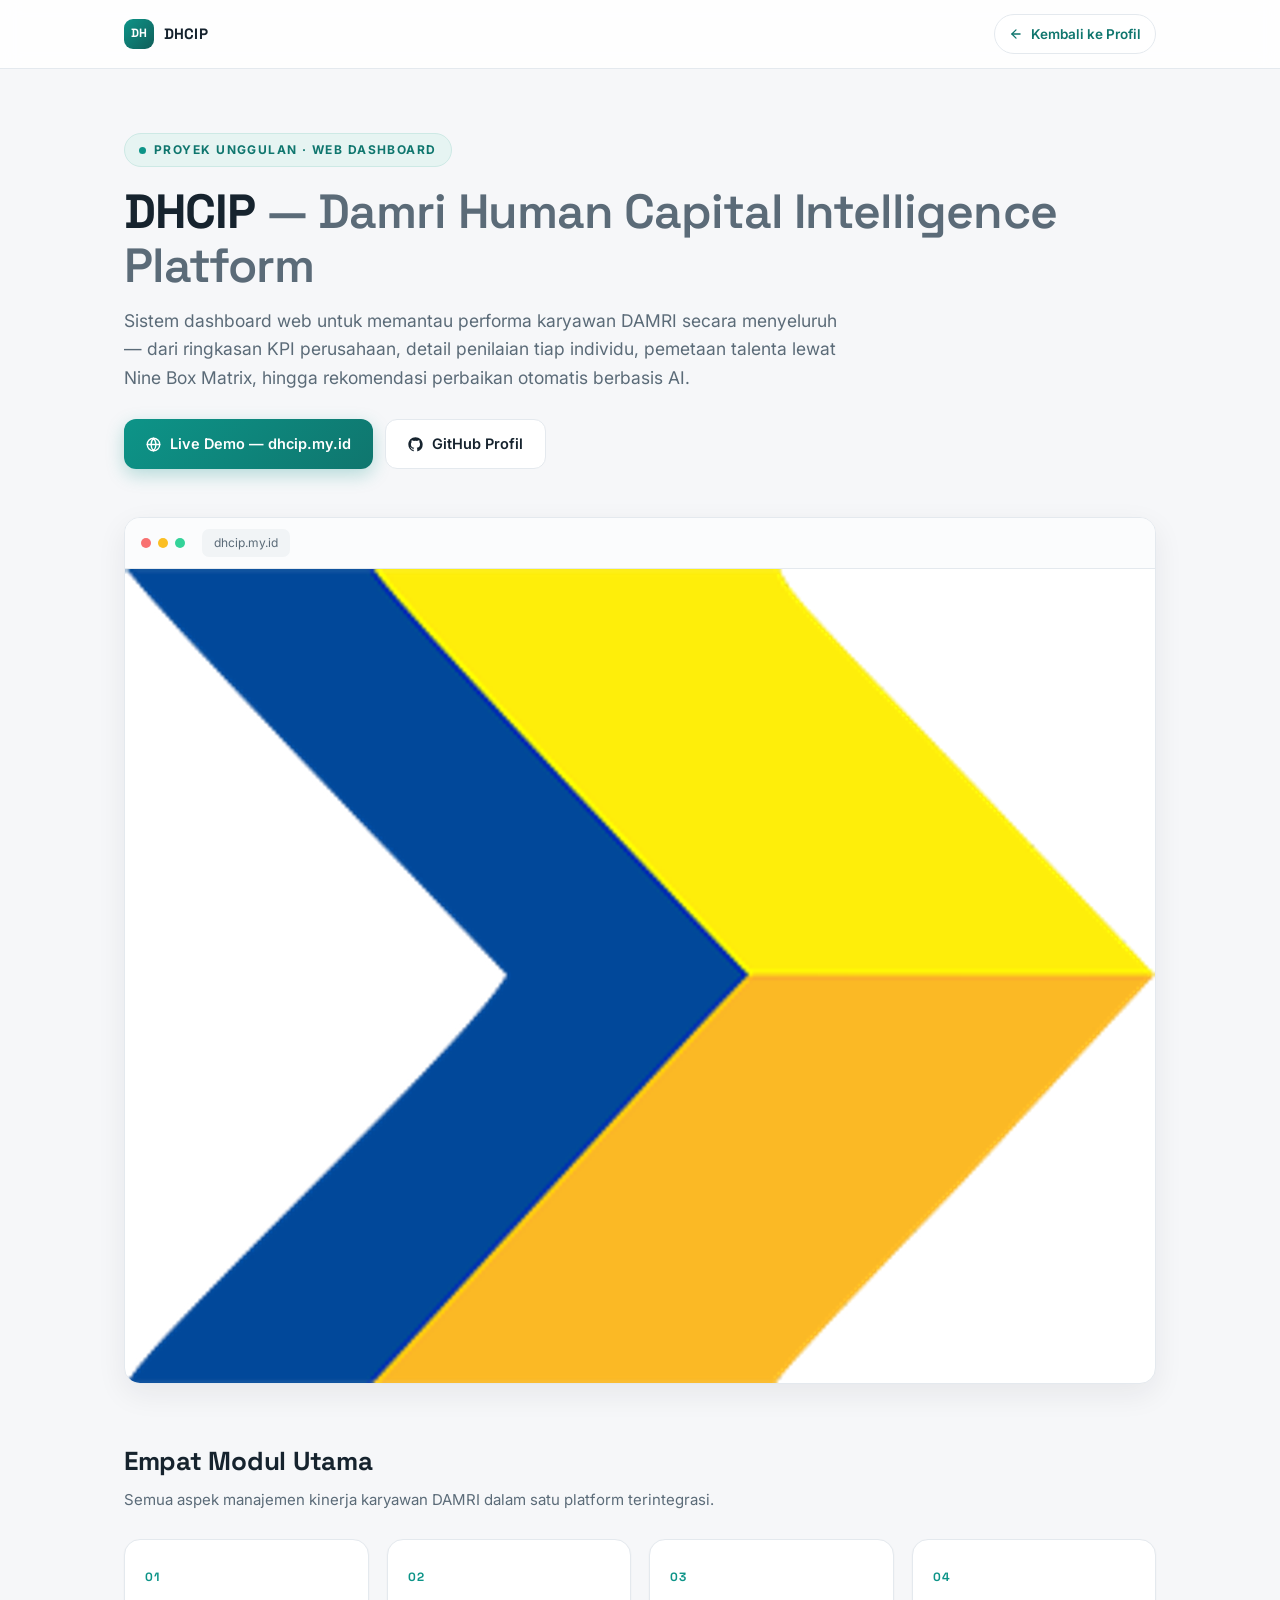
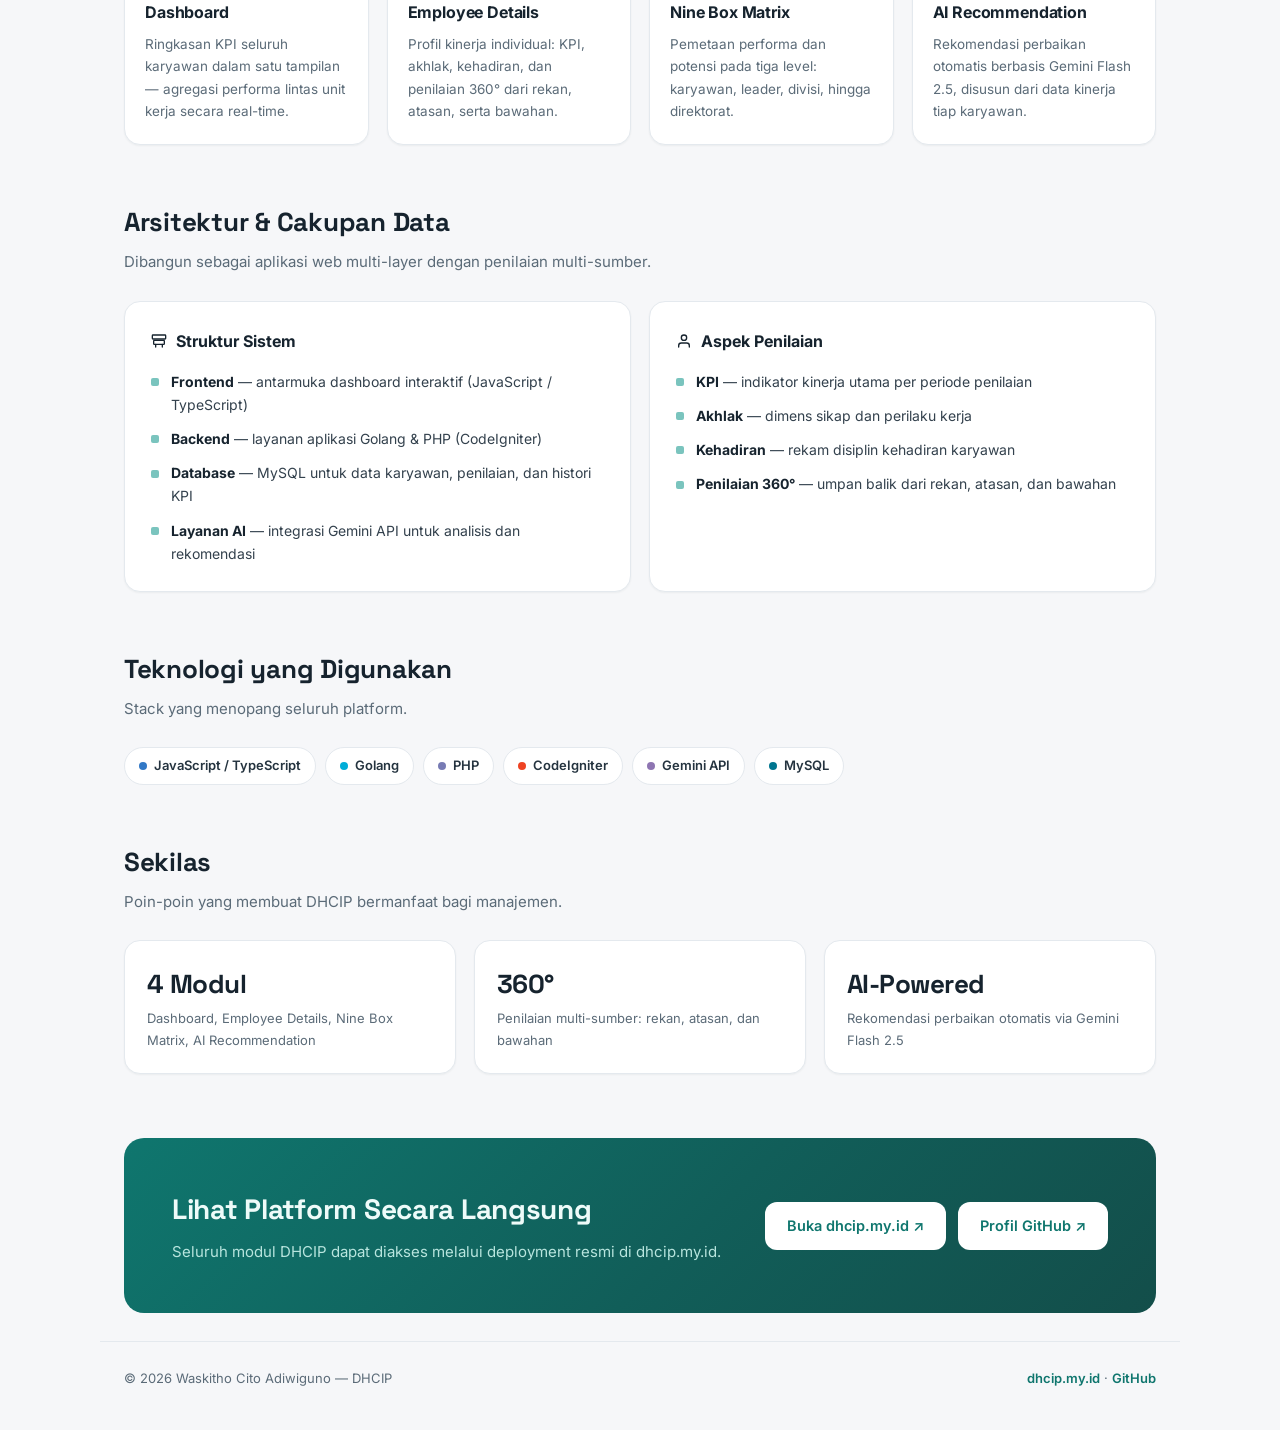
==== details-dhcip/index.html @ eb0d38c6 "dhcip details" ====
<!DOCTYPE html>
<html lang="id">
<head>
<meta charset="UTF-8" />
<meta name="viewport" content="width=device-width, initial-scale=1.0" />
<title>DHCIP — Damri Human Capital Intelligence Platform</title>
<meta name="description" content="DHCIP (Damri Human Capital Intelligence Platform) — dashboard web untuk memantau performa karyawan DAMRI: KPI, Nine Box Matrix, penilaian 360°, dan rekomendasi AI otomatis." />
<meta property="og:title" content="DHCIP — Damri Human Capital Intelligence Platform" />
<meta property="og:description" content="Dashboard performa karyawan DAMRI: 4 modul — Dashboard KPI, Employee Details, Nine Box Matrix, dan AI Recommendation via Gemini." />
<meta property="og:image" content="dhcip-screenshot.png" />
<meta name="theme-color" content="#0d9488" />

<link rel="preconnect" href="https://fonts.googleapis.com" />
<link rel="preconnect" href="https://fonts.gstatic.com" crossorigin />
<link href="https://fonts.googleapis.com/css2?family=Inter:wght@400;500;600;700;800&family=Space+Grotesk:wght@500;600;700&display=swap" rel="stylesheet" />

<style>
  :root {
    --bg: #f6f7f9;
    --surface: #ffffff;
    --ink: #16232e;
    --muted: #5b6b78;
    --line: #e4e9ee;
    --accent: #0d9488;
    --accent-2: #0f766e;
    --accent-soft: #e6f4f2;
    --gold: #b58a2f;
    --shadow-sm: 0 1px 2px rgba(22, 35, 46, .05);
    --shadow-md: 0 10px 30px rgba(22, 35, 46, .07);
    --radius: 16px;
  }

  * { margin: 0; padding: 0; box-sizing: border-box; }

  html { scroll-behavior: smooth; }

  body {
    font-family: 'Inter', system-ui, -apple-system, 'Segoe UI', sans-serif;
    background: var(--bg);
    color: var(--ink);
    line-height: 1.65;
    -webkit-font-smoothing: antialiased;
  }

  /* ---------- Top bar ---------- */
  .topbar {
    position: sticky;
    top: 0;
    z-index: 50;
    background: rgba(255, 255, 255, .86);
    backdrop-filter: blur(10px);
    border-bottom: 1px solid var(--line);
  }

  .topbar-inner {
    max-width: 1080px;
    margin: 0 auto;
    padding: 14px 24px;
    display: flex;
    align-items: center;
    justify-content: space-between;
    gap: 16px;
  }

  .brand {
    display: flex;
    align-items: center;
    gap: 10px;
    font-family: 'Space Grotesk', 'Inter', sans-serif;
    font-weight: 700;
    font-size: 15px;
    letter-spacing: .01em;
    color: var(--ink);
    text-decoration: none;
  }

  .brand-mark {
    width: 30px;
    height: 30px;
    border-radius: 9px;
    background: linear-gradient(135deg, var(--accent) 0%, #115e59 100%);
    color: #fff;
    display: grid;
    place-items: center;
    font-size: 12px;
    font-weight: 800;
    letter-spacing: .04em;
  }

  .back-link {
    display: inline-flex;
    align-items: center;
    gap: 8px;
    font-size: 13.5px;
    font-weight: 600;
    color: var(--accent-2);
    text-decoration: none;
    padding: 8px 14px;
    border: 1px solid var(--line);
    border-radius: 999px;
    background: #fff;
    transition: border-color .18s ease, transform .18s ease, box-shadow .18s ease;
    white-space: nowrap;
  }

  .back-link:hover {
    border-color: var(--accent);
    transform: translateX(-2px);
    box-shadow: var(--shadow-sm);
  }

  .back-link svg { flex: 0 0 auto; }

  /* ---------- Hero ---------- */
  .hero {
    max-width: 1080px;
    margin: 0 auto;
    padding: 64px 24px 40px;
  }

  .kicker {
    display: inline-flex;
    align-items: center;
    gap: 8px;
    font-size: 12px;
    font-weight: 700;
    letter-spacing: .12em;
    text-transform: uppercase;
    color: var(--accent-2);
    background: var(--accent-soft);
    border: 1px solid #cde9e5;
    border-radius: 999px;
    padding: 6px 14px;
  }

  .kicker .dot {
    width: 7px;
    height: 7px;
    border-radius: 50%;
    background: var(--accent);
  }

  h1 {
    font-family: 'Space Grotesk', 'Inter', sans-serif;
    font-size: clamp(30px, 5vw, 48px);
    line-height: 1.12;
    letter-spacing: -0.02em;
    margin: 18px 0 14px;
  }

  h1 .thin { color: var(--muted); font-weight: 600; }

  .lede {
    max-width: 720px;
    font-size: clamp(15.5px, 2vw, 17.5px);
    color: var(--muted);
  }

  .hero-actions {
    display: flex;
    flex-wrap: wrap;
    gap: 12px;
    margin-top: 26px;
  }

  .btn {
    display: inline-flex;
    align-items: center;
    gap: 9px;
    font-size: 14.5px;
    font-weight: 600;
    padding: 12px 22px;
    border-radius: 12px;
    text-decoration: none;
    transition: transform .18s ease, box-shadow .18s ease, background .18s ease, border-color .18s ease;
  }

  .btn:hover { transform: translateY(-2px); }

  .btn-primary {
    color: #fff;
    background: linear-gradient(135deg, var(--accent) 0%, var(--accent-2) 100%);
    box-shadow: 0 6px 18px rgba(13, 148, 136, .28);
  }

  .btn-primary:hover { box-shadow: 0 10px 24px rgba(13, 148, 136, .34); }

  .btn-ghost {
    color: var(--ink);
    background: #fff;
    border: 1px solid var(--line);
  }

  .btn-ghost:hover { border-color: #c9d4dd; box-shadow: var(--shadow-sm); }

  /* ---------- Screenshot frame ---------- */
  .shot-wrap {
    max-width: 1080px;
    margin: 8px auto 0;
    padding: 0 24px;
  }

  .shot {
    border: 1px solid var(--line);
    border-radius: var(--radius);
    background: #fff;
    box-shadow: var(--shadow-md);
    overflow: hidden;
  }

  .shot-bar {
    display: flex;
    align-items: center;
    gap: 7px;
    padding: 11px 16px;
    border-bottom: 1px solid var(--line);
    background: #fbfcfd;
  }

  .shot-bar .d { width: 10px; height: 10px; border-radius: 50%; }
  .shot-bar .d1 { background: #f87171; }
  .shot-bar .d2 { background: #fbbf24; }
  .shot-bar .d3 { background: #34d399; }

  .shot-bar .url {
    margin-left: 10px;
    font-size: 12px;
    color: var(--muted);
    background: #f1f4f6;
    border-radius: 7px;
    padding: 4px 12px;
    display: inline-block;
  }

  .shot img { display: block; width: 100%; height: auto; }

  /* ---------- Sections ---------- */
  .section { max-width: 1080px; margin: 0 auto; padding: 56px 24px 0; }

  .section-title {
    font-family: 'Space Grotesk', 'Inter', sans-serif;
    font-size: clamp(20px, 3vw, 26px);
    letter-spacing: -0.01em;
    margin-bottom: 6px;
  }

  .section-sub { color: var(--muted); font-size: 15px; margin-bottom: 26px; }

  /* ---------- Feature grid ---------- */
  .grid { display: grid; grid-template-columns: repeat(4, 1fr); gap: 18px; }

  .card {
    background: var(--surface);
    border: 1px solid var(--line);
    border-radius: var(--radius);
    padding: 22px 20px;
    box-shadow: var(--shadow-sm);
    transition: transform .2s ease, box-shadow .2s ease, border-color .2s ease;
  }

  .card:hover {
    transform: translateY(-3px);
    box-shadow: var(--shadow-md);
    border-color: #d5e6e3;
  }

  .card .num {
    font-family: 'Space Grotesk', 'Inter', sans-serif;
    font-size: 12px;
    font-weight: 700;
    color: var(--accent);
    letter-spacing: .1em;
  }

  .card h3 {
    font-size: 16px;
    font-weight: 700;
    margin: 10px 0 8px;
    letter-spacing: -0.01em;
  }

  .card p { font-size: 13.5px; color: var(--muted); }

  /* ---------- Architecture ---------- */
  .arch { display: grid; grid-template-columns: 1fr 1fr; gap: 18px; }

  .panel {
    background: var(--surface);
    border: 1px solid var(--line);
    border-radius: var(--radius);
    padding: 26px;
    box-shadow: var(--shadow-sm);
  }

  .panel h3 {
    font-size: 16px;
    font-weight: 700;
    margin-bottom: 16px;
    display: flex;
    align-items: center;
    gap: 9px;
  }

  .panel ul { list-style: none; display: grid; gap: 11px; }

  .panel li {
    position: relative;
    padding-left: 20px;
    font-size: 14px;
    color: #33414d;
  }

  .panel li::before {
    content: "";
    position: absolute;
    left: 0;
    top: .58em;
    width: 8px;
    height: 8px;
    border-radius: 2px;
    background: var(--accent);
    opacity: .55;
  }

  .panel li b { color: var(--ink); }

  /* ---------- Tech stack ---------- */
  .stack {
    display: flex;
    flex-wrap: wrap;
    gap: 9px;
  }

  .chip {
    font-size: 13px;
    font-weight: 600;
    color: #24333f;
    background: #fff;
    border: 1px solid var(--line);
    border-radius: 999px;
    padding: 7px 14px;
    display: inline-flex;
    align-items: center;
    gap: 7px;
    transition: border-color .15s ease, color .15s ease;
  }

  .chip:hover { border-color: var(--accent); color: var(--accent-2); }

  .chip .c { width: 8px; height: 8px; border-radius: 50%; }

  /* ---------- Highlights ---------- */
  .highlights {
    display: grid;
    grid-template-columns: repeat(3, 1fr);
    gap: 18px;
  }

  .hl {
    background: var(--surface);
    border: 1px solid var(--line);
    border-radius: var(--radius);
    padding: 22px;
    box-shadow: var(--shadow-sm);
  }

  .hl .big {
    font-family: 'Space Grotesk', 'Inter', sans-serif;
    font-size: 26px;
    font-weight: 700;
    letter-spacing: -0.02em;
  }

  .hl .lbl { font-size: 13px; color: var(--muted); margin-top: 2px; }

  /* ---------- CTA / footer ---------- */
  .cta {
    max-width: 1080px;
    margin: 64px auto 0;
    padding: 0 24px 28px;
  }

  .cta-box {
    background: linear-gradient(135deg, #0f766e 0%, #115e59 55%, #134e4a 100%);
    border-radius: 20px;
    padding: clamp(28px, 5vw, 48px);
    color: #eefbf9;
    display: flex;
    align-items: center;
    justify-content: space-between;
    gap: 24px;
    flex-wrap: wrap;
  }

  .cta-box h2 {
    font-family: 'Space Grotesk', 'Inter', sans-serif;
    font-size: clamp(20px, 3vw, 28px);
    letter-spacing: -0.01em;
  }

  .cta-box p { margin-top: 8px; color: #b8e5de; font-size: 15px; max-width: 560px; }

  .cta-box .btn { background: #fff; color: #0f766e; }
  .cta-box .btn:hover { transform: translateY(-2px); box-shadow: 0 8px 20px rgba(0,0,0,.25); }

  .cta-actions { display: flex; gap: 12px; flex-wrap: wrap; }

  footer {
    max-width: 1080px;
    margin: 0 auto;
    padding: 26px 24px 40px;
    display: flex;
    align-items: center;
    justify-content: space-between;
    gap: 14px;
    flex-wrap: wrap;
    border-top: 1px solid var(--line);
    font-size: 13px;
    color: var(--muted);
  }

  footer a { color: var(--accent-2); font-weight: 600; text-decoration: none; }
  footer a:hover { text-decoration: underline; }

  /* ---------- Responsive ---------- */
  @media (max-width: 900px) {
    .grid { grid-template-columns: repeat(2, 1fr); }
    .arch { grid-template-columns: 1fr; }
    .highlights { grid-template-columns: 1fr; }
  }

  @media (max-width: 560px) {
    .grid { grid-template-columns: 1fr; }
    .topbar-inner { padding: 12px 16px; }
    .hero { padding: 44px 16px 32px; }
    .shot-wrap, .section, .cta, footer { padding-left: 16px; padding-right: 16px; }
    .brand span { display: none; }      /* hide brand text, keep mark */
    .back-link { font-size: 12.5px; padding: 7px 12px; }
    .shot-bar .url { max-width: 55vw; overflow: hidden; text-overflow: ellipsis; }
  }

  @media (prefers-reduced-motion: reduce) {
    * { transition: none !important; scroll-behavior: auto; }
  }
</style>
</head>
<body>

<!-- Top bar with Back button -->
<header class="topbar">
  <div class="topbar-inner">
    <a class="brand" href="https://dhcip.my.id/" target="_blank" rel="noopener noreferrer">
      <span class="brand-mark">DH</span>
      <span>DHCIP</span>
    </a>
    <a class="back-link" href="https://github.com/WaskithoCitoAdiwiguno" target="_blank" rel="noopener noreferrer">
      <svg width="14" height="14" viewBox="0 0 24 24" fill="none" stroke="currentColor" stroke-width="2.2" stroke-linecap="round" stroke-linejoin="round" aria-hidden="true">
        <line x1="19" y1="12" x2="5" y2="12"/><polyline points="12 19 5 12 12 5"/>
      </svg>
      Kembali ke Profil
    </a>
  </div>
</header>

<main>
  <!-- Hero -->
  <section class="hero">
    <span class="kicker"><span class="dot"></span>Proyek Unggulan · Web Dashboard</span>
    <h1>DHCIP <span class="thin">— Damri Human Capital Intelligence Platform</span></h1>
    <p class="lede">
      Sistem dashboard web untuk memantau performa karyawan DAMRI secara menyeluruh —
      dari ringkasan KPI perusahaan, detail penilaian tiap individu, pemetaan talenta lewat
      Nine Box Matrix, hingga rekomendasi perbaikan otomatis berbasis AI.
    </p>
    <div class="hero-actions">
      <a class="btn btn-primary" href="https://dhcip.my.id/" target="_blank" rel="noopener noreferrer">
        <svg width="15" height="15" viewBox="0 0 24 24" fill="none" stroke="currentColor" stroke-width="2.2" stroke-linecap="round" stroke-linejoin="round" aria-hidden="true">
          <circle cx="12" cy="12" r="10"/><line x1="2" y1="12" x2="22" y2="12"/><path d="M12 2a15.3 15.3 0 0 1 4 10 15.3 15.3 0 0 1-4 10 15.3 15.3 0 0 1-4-10 15.3 15.3 0 0 1 4-10z"/>
        </svg>
        Live Demo — dhcip.my.id
      </a>
      <a class="btn btn-ghost" href="https://github.com/WaskithoCitoAdiwiguno" target="_blank" rel="noopener noreferrer">
        <svg width="15" height="15" viewBox="0 0 24 24" fill="currentColor" aria-hidden="true">
          <path d="M12 .5C5.65.5.5 5.65.5 12c0 5.08 3.29 9.39 7.86 10.91.58.11.79-.25.79-.55 0-.27-.01-1.17-.02-2.12-3.2.7-3.87-1.36-3.87-1.36-.52-1.33-1.28-1.68-1.28-1.68-1.04-.71.08-.7.08-.7 1.15.08 1.76 1.18 1.76 1.18 1.03 1.75 2.69 1.25 3.34.95.1-.74.4-1.25.72-1.54-2.55-.29-5.23-1.28-5.23-5.68 0-1.26.45-2.28 1.18-3.09-.12-.29-.51-1.46.11-3.05 0 0 .96-.31 3.15 1.18a10.9 10.9 0 0 1 5.74 0c2.18-1.49 3.14-1.18 3.14-1.18.62 1.59.23 2.76.11 3.05.74.81 1.18 1.83 1.18 3.09 0 4.42-2.69 5.39-5.25 5.67.41.35.77 1.04.77 2.1 0 1.52-.01 2.75-.01 3.13 0 .3.2.67.8.55A11.51 11.51 0 0 0 23.5 12C23.5 5.65 18.35.5 12 .5z"/>
        </svg>
        GitHub Profil
      </a>
    </div>
  </section>

  <!-- Screenshot -->
  <div class="shot-wrap">
    <figure class="shot">
      <div class="shot-bar">
        <span class="d d1"></span><span class="d d2"></span><span class="d d3"></span>
        <span class="url">dhcip.my.id</span>
      </div>
      <img src="dhcip-screenshot.png" alt="Tampilan antarmuka DHCIP — Damri Human Capital Intelligence Platform" loading="lazy"
           onerror="this.onerror=null;this.src='https://raw.githubusercontent.com/WaskithoCitoAdiwiguno/WaskithoCitoAdiwiguno/main/assets/dhcip-screenshot.png'" />
    </figure>
  </div>

  <!-- Modul utama -->
  <section class="section">
    <h2 class="section-title">Empat Modul Utama</h2>
    <p class="section-sub">Semua aspek manajemen kinerja karyawan DAMRI dalam satu platform terintegrasi.</p>
    <div class="grid">
      <article class="card">
        <span class="num">01</span>
        <h3>Dashboard</h3>
        <p>Ringkasan KPI seluruh karyawan dalam satu tampilan — agregasi performa lintas unit kerja secara real-time.</p>
      </article>
      <article class="card">
        <span class="num">02</span>
        <h3>Employee Details</h3>
        <p>Profil kinerja individual: KPI, akhlak, kehadiran, dan penilaian 360° dari rekan, atasan, serta bawahan.</p>
      </article>
      <article class="card">
        <span class="num">03</span>
        <h3>Nine Box Matrix</h3>
        <p>Pemetaan performa dan potensi pada tiga level: karyawan, leader, divisi, hingga direktorat.</p>
      </article>
      <article class="card">
        <span class="num">04</span>
        <h3>AI Recommendation</h3>
        <p>Rekomendasi perbaikan otomatis berbasis Gemini Flash 2.5, disusun dari data kinerja tiap karyawan.</p>
      </article>
    </div>
  </section>

  <!-- Arsitektur & highlight -->
  <section class="section">
    <h2 class="section-title">Arsitektur &amp; Cakupan Data</h2>
    <p class="section-sub">Dibangun sebagai aplikasi web multi-layer dengan penilaian multi-sumber.</p>
    <div class="arch">
      <div class="panel">
        <h3>
          <svg width="16" height="16" viewBox="0 0 24 24" fill="none" stroke="currentColor" stroke-width="2" stroke-linecap="round" stroke-linejoin="round" aria-hidden="true">
            <rect x="2" y="3" width="20" height="6" rx="1"/><rect x="4" y="11" width="16" height="6" rx="1"/><line x1="7" y1="17" x2="7" y2="21"/><line x1="17" y1="17" x2="17" y2="21"/>
          </svg>
          Struktur Sistem
        </h3>
        <ul>
          <li><b>Frontend</b> — antarmuka dashboard interaktif (JavaScript / TypeScript)</li>
          <li><b>Backend</b> — layanan aplikasi Golang &amp; PHP (CodeIgniter)</li>
          <li><b>Database</b> — MySQL untuk data karyawan, penilaian, dan histori KPI</li>
          <li><b>Layanan AI</b> — integrasi Gemini API untuk analisis dan rekomendasi</li>
        </ul>
      </div>
      <div class="panel">
        <h3>
          <svg width="16" height="16" viewBox="0 0 24 24" fill="none" stroke="currentColor" stroke-width="2" stroke-linecap="round" stroke-linejoin="round" aria-hidden="true">
            <path d="M20 21v-2a4 4 0 0 0-4-4H8a4 4 0 0 0-4 4v2"/><circle cx="12" cy="7" r="4"/>
          </svg>
          Aspek Penilaian
        </h3>
        <ul>
          <li><b>KPI</b> — indikator kinerja utama per periode penilaian</li>
          <li><b>Akhlak</b> — dimens sikap dan perilaku kerja</li>
          <li><b>Kehadiran</b> — rekam disiplin kehadiran karyawan</li>
          <li><b>Penilaian 360°</b> — umpan balik dari rekan, atasan, dan bawahan</li>
        </ul>
      </div>
    </div>
  </section>

  <!-- Tech stack -->
  <section class="section">
    <h2 class="section-title">Teknologi yang Digunakan</h2>
    <p class="section-sub">Stack yang menopang seluruh platform.</p>
    <div class="stack">
      <span class="chip"><span class="c" style="background:#3178c6"></span>JavaScript / TypeScript</span>
      <span class="chip"><span class="c" style="background:#00add8"></span>Golang</span>
      <span class="chip"><span class="c" style="background:#777bb4"></span>PHP</span>
      <span class="chip"><span class="c" style="background:#ee4323"></span>CodeIgniter</span>
      <span class="chip"><span class="c" style="background:#8e75b2"></span>Gemini API</span>
      <span class="chip"><span class="c" style="background:#00758f"></span>MySQL</span>
    </div>
  </section>

  <!-- Highlights -->
  <section class="section">
    <h2 class="section-title">Sekilas</h2>
    <p class="section-sub">Poin-poin yang membuat DHCIP bermanfaat bagi manajemen.</p>
    <div class="highlights">
      <div class="hl">
        <div class="big">4 Modul</div>
        <div class="lbl">Dashboard, Employee Details, Nine Box Matrix, AI Recommendation</div>
      </div>
      <div class="hl">
        <div class="big">360°</div>
        <div class="lbl">Penilaian multi-sumber: rekan, atasan, dan bawahan</div>
      </div>
      <div class="hl">
        <div class="big">AI-Powered</div>
        <div class="lbl">Rekomendasi perbaikan otomatis via Gemini Flash 2.5</div>
      </div>
    </div>
  </section>

  <!-- CTA -->
  <section class="cta">
    <div class="cta-box">
      <div>
        <h2>Lihat Platform Secara Langsung</h2>
        <p>Seluruh modul DHCIP dapat diakses melalui deployment resmi di dhcip.my.id.</p>
      </div>
      <div class="cta-actions">
        <a class="btn" href="https://dhcip.my.id/" target="_blank" rel="noopener noreferrer">Buka dhcip.my.id ↗</a>
        <a class="btn" href="https://github.com/WaskithoCitoAdiwiguno" target="_blank" rel="noopener noreferrer">Profil GitHub ↗</a>
      </div>
    </div>
  </section>
</main>

<footer>
  <span>© 2026 Waskitho Cito Adiwiguno — DHCIP</span>
  <span><a href="https://dhcip.my.id/" target="_blank" rel="noopener noreferrer">dhcip.my.id</a> · <a href="https://github.com/WaskithoCitoAdiwiguno" target="_blank" rel="noopener noreferrer">GitHub</a></span>
</footer>

</body>
</html>
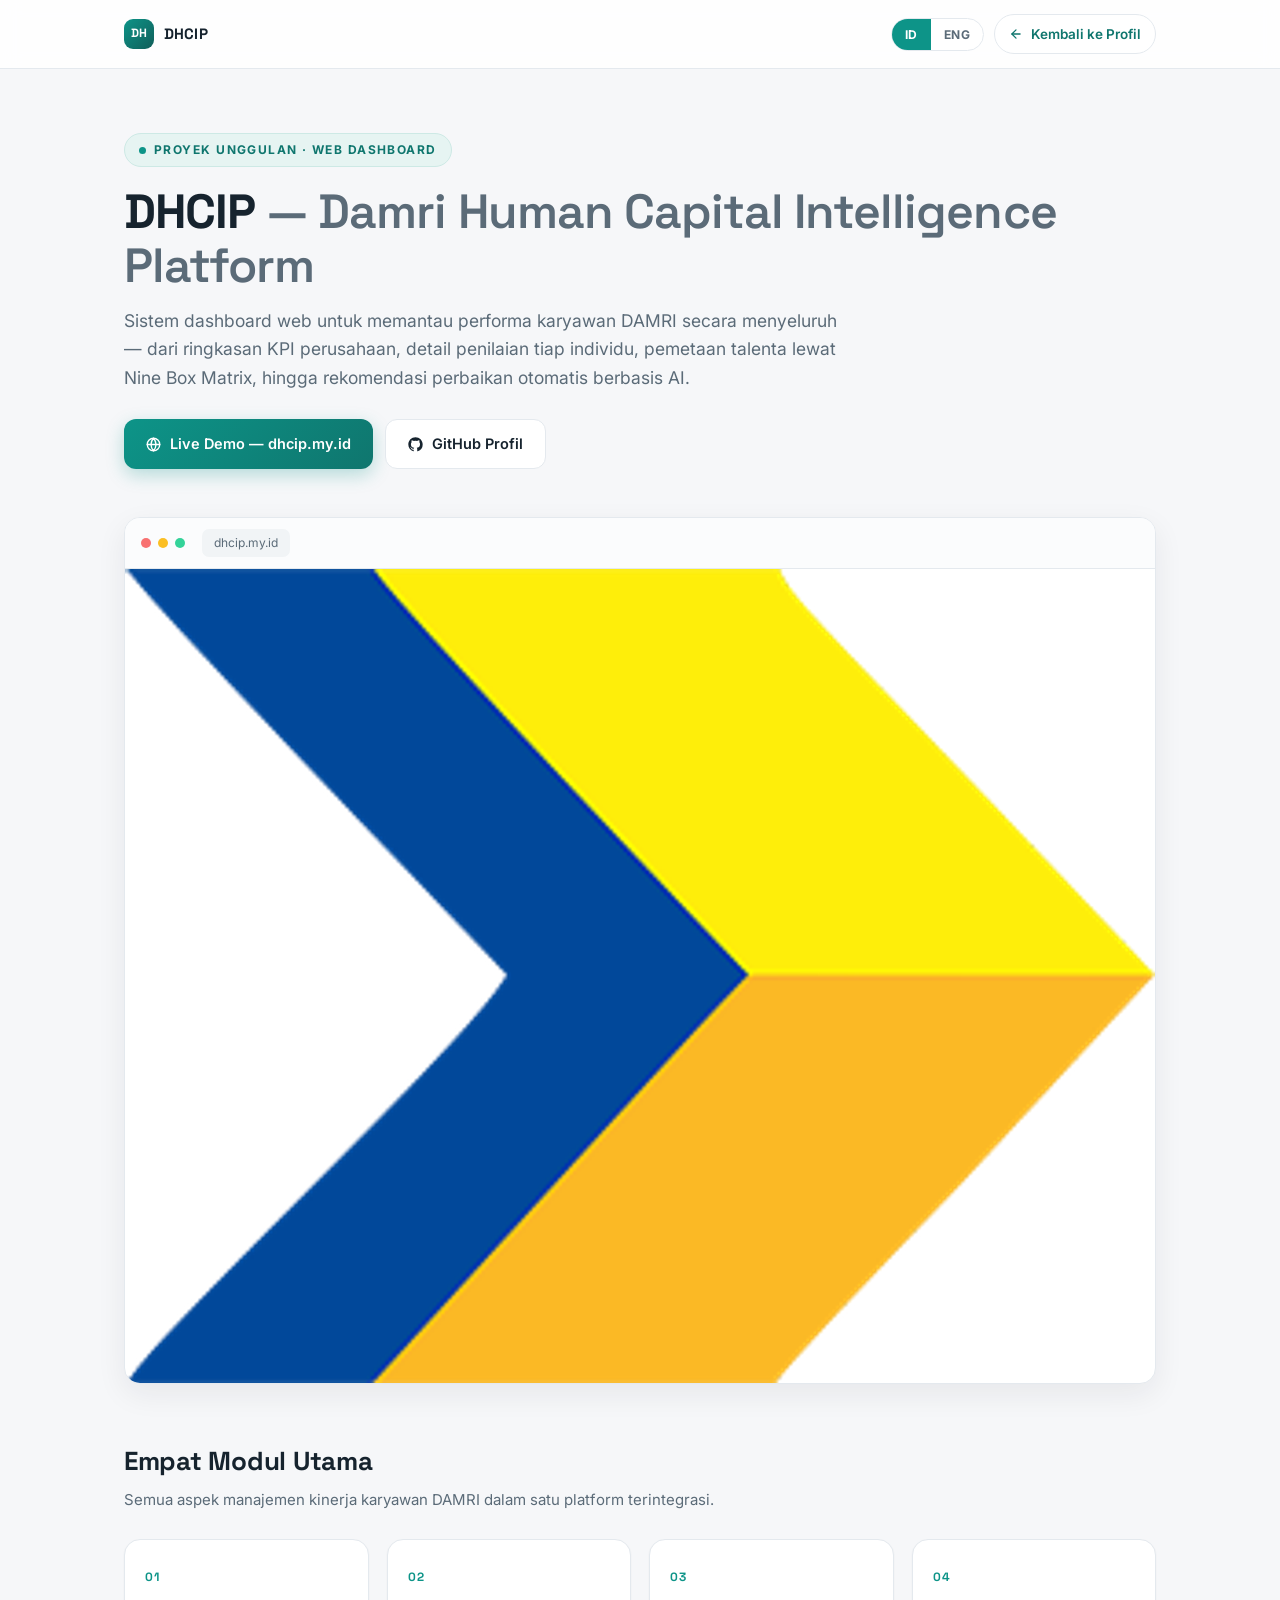
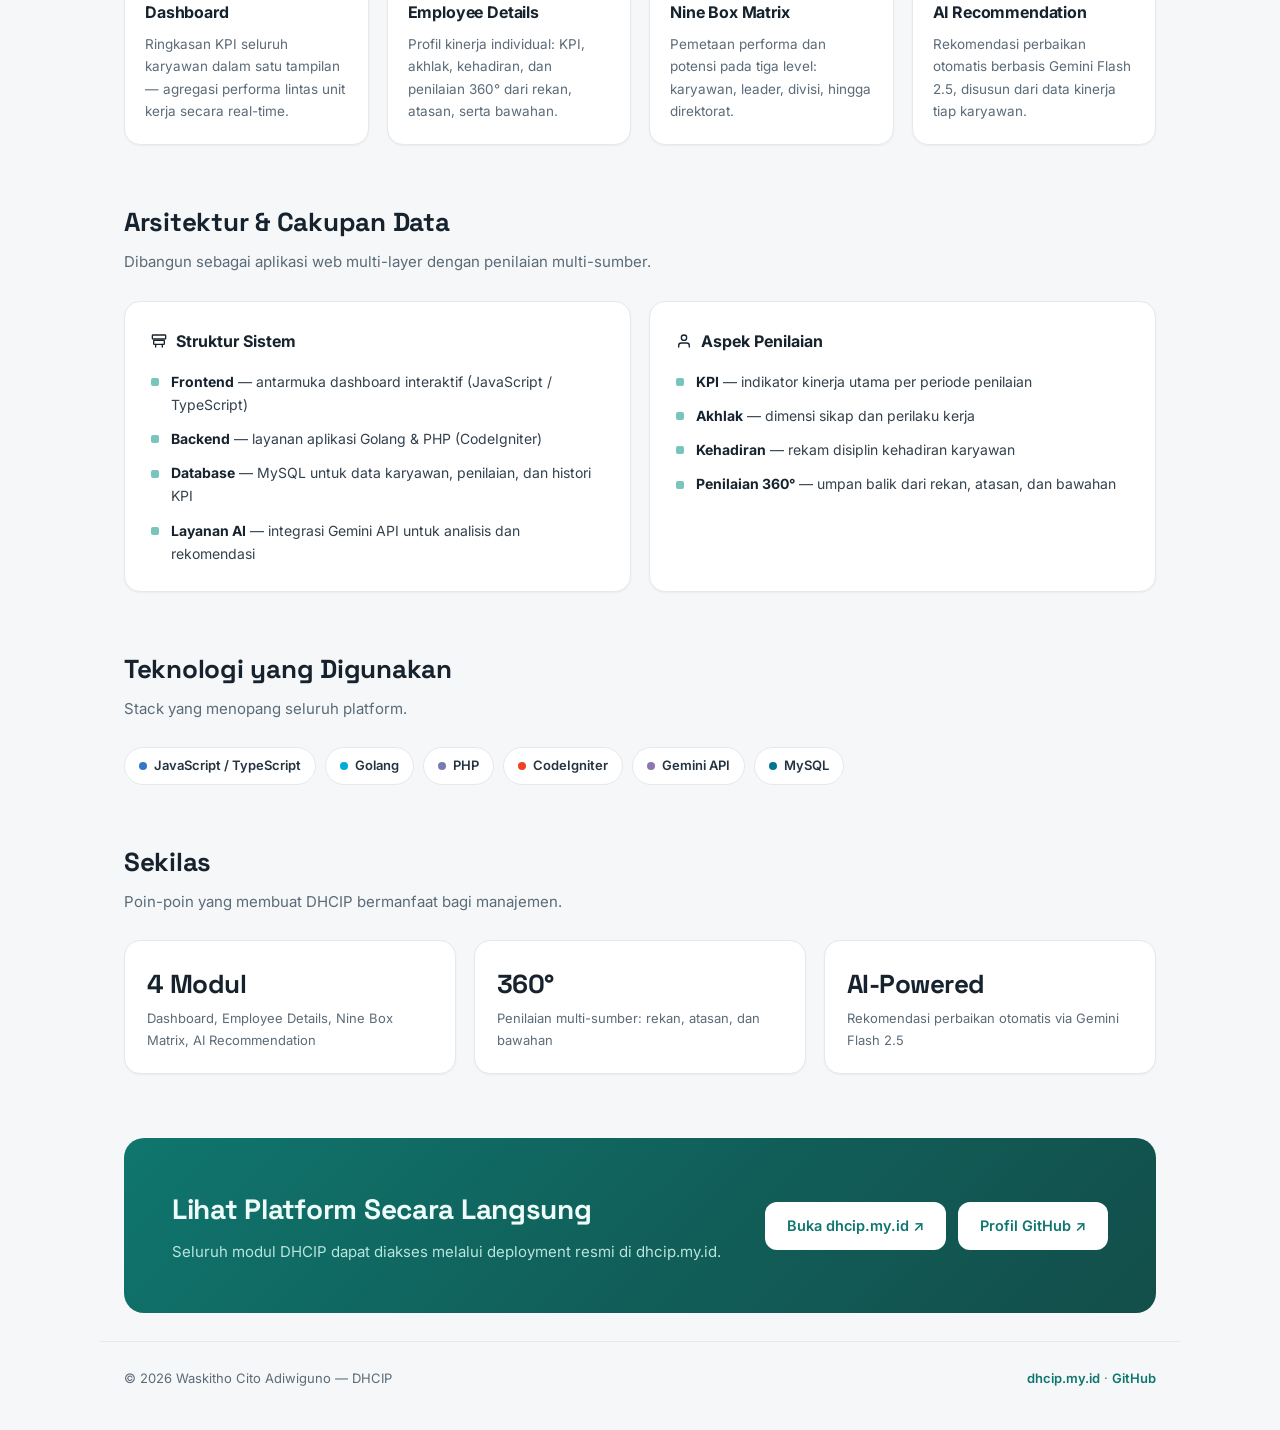
==== commit 3ad622bd: "Add ID/ENG language toggle to DHCIP detail page 🤖 Generated with Codebuff Co-Authored-By: Codebuff <" ====
--- a/details-dhcip/index.html
+++ b/details-dhcip/index.html
@@ -87,6 +87,40 @@
     letter-spacing: .04em;
   }
 
+  .topbar-actions {
+    display: flex;
+    align-items: center;
+    gap: 10px;
+  }
+
+  .lang-toggle {
+    display: inline-flex;
+    border: 1px solid var(--line);
+    border-radius: 999px;
+    background: #fff;
+    overflow: hidden;
+  }
+
+  .lang-toggle button {
+    font-family: inherit;
+    font-size: 12px;
+    font-weight: 700;
+    letter-spacing: .04em;
+    padding: 8px 13px;
+    border: 0;
+    background: transparent;
+    color: var(--muted);
+    cursor: pointer;
+    transition: background .15s ease, color .15s ease;
+  }
+
+  .lang-toggle button:hover { color: var(--accent-2); }
+
+  .lang-toggle button.active {
+    background: var(--accent);
+    color: #fff;
+  }
+
   .back-link {
     display: inline-flex;
     align-items: center;
@@ -436,6 +470,7 @@
     .shot-wrap, .section, .cta, footer { padding-left: 16px; padding-right: 16px; }
     .brand span { display: none; }      /* hide brand text, keep mark */
     .back-link { font-size: 12.5px; padding: 7px 12px; }
+    .lang-toggle button { padding: 7px 10px; font-size: 11.5px; }
     .shot-bar .url { max-width: 55vw; overflow: hidden; text-overflow: ellipsis; }
   }
 
@@ -446,28 +481,34 @@
 </head>
 <body>
 
-<!-- Top bar with Back button -->
+<!-- Top bar with language toggle + Back button -->
 <header class="topbar">
   <div class="topbar-inner">
     <a class="brand" href="https://dhcip.my.id/" target="_blank" rel="noopener noreferrer">
       <span class="brand-mark">DH</span>
       <span>DHCIP</span>
     </a>
-    <a class="back-link" href="https://github.com/WaskithoCitoAdiwiguno" target="_blank" rel="noopener noreferrer">
-      <svg width="14" height="14" viewBox="0 0 24 24" fill="none" stroke="currentColor" stroke-width="2.2" stroke-linecap="round" stroke-linejoin="round" aria-hidden="true">
-        <line x1="19" y1="12" x2="5" y2="12"/><polyline points="12 19 5 12 12 5"/>
-      </svg>
-      Kembali ke Profil
-    </a>
+    <div class="topbar-actions">
+      <div class="lang-toggle" role="group" aria-label="Pilih bahasa / Choose language">
+        <button type="button" data-lang="id" class="active">ID</button>
+        <button type="button" data-lang="en">ENG</button>
+      </div>
+      <a class="back-link" href="https://github.com/WaskithoCitoAdiwiguno" target="_blank" rel="noopener noreferrer">
+        <svg width="14" height="14" viewBox="0 0 24 24" fill="none" stroke="currentColor" stroke-width="2.2" stroke-linecap="round" stroke-linejoin="round" aria-hidden="true">
+          <line x1="19" y1="12" x2="5" y2="12"/><polyline points="12 19 5 12 12 5"/>
+        </svg>
+        <span data-i18n="back">Kembali ke Profil</span>
+      </a>
+    </div>
   </div>
 </header>
 
 <main>
   <!-- Hero -->
   <section class="hero">
-    <span class="kicker"><span class="dot"></span>Proyek Unggulan · Web Dashboard</span>
+    <span class="kicker"><span class="dot"></span><span data-i18n="kicker">Proyek Unggulan · Web Dashboard</span></span>
     <h1>DHCIP <span class="thin">— Damri Human Capital Intelligence Platform</span></h1>
-    <p class="lede">
+    <p class="lede" data-i18n="lede">
       Sistem dashboard web untuk memantau performa karyawan DAMRI secara menyeluruh —
       dari ringkasan KPI perusahaan, detail penilaian tiap individu, pemetaan talenta lewat
       Nine Box Matrix, hingga rekomendasi perbaikan otomatis berbasis AI.
@@ -483,7 +524,7 @@
         <svg width="15" height="15" viewBox="0 0 24 24" fill="currentColor" aria-hidden="true">
           <path d="M12 .5C5.65.5.5 5.65.5 12c0 5.08 3.29 9.39 7.86 10.91.58.11.79-.25.79-.55 0-.27-.01-1.17-.02-2.12-3.2.7-3.87-1.36-3.87-1.36-.52-1.33-1.28-1.68-1.28-1.68-1.04-.71.08-.7.08-.7 1.15.08 1.76 1.18 1.76 1.18 1.03 1.75 2.69 1.25 3.34.95.1-.74.4-1.25.72-1.54-2.55-.29-5.23-1.28-5.23-5.68 0-1.26.45-2.28 1.18-3.09-.12-.29-.51-1.46.11-3.05 0 0 .96-.31 3.15 1.18a10.9 10.9 0 0 1 5.74 0c2.18-1.49 3.14-1.18 3.14-1.18.62 1.59.23 2.76.11 3.05.74.81 1.18 1.83 1.18 3.09 0 4.42-2.69 5.39-5.25 5.67.41.35.77 1.04.77 2.1 0 1.52-.01 2.75-.01 3.13 0 .3.2.67.8.55A11.51 11.51 0 0 0 23.5 12C23.5 5.65 18.35.5 12 .5z"/>
         </svg>
-        GitHub Profil
+        <span data-i18n="btnGithub">GitHub Profil</span>
       </a>
     </div>
   </section>
@@ -502,49 +543,49 @@
 
   <!-- Modul utama -->
   <section class="section">
-    <h2 class="section-title">Empat Modul Utama</h2>
-    <p class="section-sub">Semua aspek manajemen kinerja karyawan DAMRI dalam satu platform terintegrasi.</p>
+    <h2 class="section-title" data-i18n="modulesTitle">Empat Modul Utama</h2>
+    <p class="section-sub" data-i18n="modulesSub">Semua aspek manajemen kinerja karyawan DAMRI dalam satu platform terintegrasi.</p>
     <div class="grid">
       <article class="card">
         <span class="num">01</span>
         <h3>Dashboard</h3>
-        <p>Ringkasan KPI seluruh karyawan dalam satu tampilan — agregasi performa lintas unit kerja secara real-time.</p>
+        <p data-i18n="card1Body">Ringkasan KPI seluruh karyawan dalam satu tampilan — agregasi performa lintas unit kerja secara real-time.</p>
       </article>
       <article class="card">
         <span class="num">02</span>
         <h3>Employee Details</h3>
-        <p>Profil kinerja individual: KPI, akhlak, kehadiran, dan penilaian 360° dari rekan, atasan, serta bawahan.</p>
+        <p data-i18n="card2Body">Profil kinerja individual: KPI, akhlak, kehadiran, dan penilaian 360° dari rekan, atasan, serta bawahan.</p>
       </article>
       <article class="card">
         <span class="num">03</span>
         <h3>Nine Box Matrix</h3>
-        <p>Pemetaan performa dan potensi pada tiga level: karyawan, leader, divisi, hingga direktorat.</p>
+        <p data-i18n="card3Body">Pemetaan performa dan potensi pada tiga level: karyawan, leader, divisi, hingga direktorat.</p>
       </article>
       <article class="card">
         <span class="num">04</span>
         <h3>AI Recommendation</h3>
-        <p>Rekomendasi perbaikan otomatis berbasis Gemini Flash 2.5, disusun dari data kinerja tiap karyawan.</p>
+        <p data-i18n="card4Body">Rekomendasi perbaikan otomatis berbasis Gemini Flash 2.5, disusun dari data kinerja tiap karyawan.</p>
       </article>
     </div>
   </section>
 
   <!-- Arsitektur & highlight -->
   <section class="section">
-    <h2 class="section-title">Arsitektur &amp; Cakupan Data</h2>
-    <p class="section-sub">Dibangun sebagai aplikasi web multi-layer dengan penilaian multi-sumber.</p>
+    <h2 class="section-title" data-i18n="archTitle">Arsitektur &amp; Cakupan Data</h2>
+    <p class="section-sub" data-i18n="archSub">Dibangun sebagai aplikasi web multi-layer dengan penilaian multi-sumber.</p>
     <div class="arch">
       <div class="panel">
         <h3>
           <svg width="16" height="16" viewBox="0 0 24 24" fill="none" stroke="currentColor" stroke-width="2" stroke-linecap="round" stroke-linejoin="round" aria-hidden="true">
             <rect x="2" y="3" width="20" height="6" rx="1"/><rect x="4" y="11" width="16" height="6" rx="1"/><line x1="7" y1="17" x2="7" y2="21"/><line x1="17" y1="17" x2="17" y2="21"/>
           </svg>
-          Struktur Sistem
+          <span data-i18n="sysTitle">Struktur Sistem</span>
         </h3>
         <ul>
-          <li><b>Frontend</b> — antarmuka dashboard interaktif (JavaScript / TypeScript)</li>
-          <li><b>Backend</b> — layanan aplikasi Golang &amp; PHP (CodeIgniter)</li>
-          <li><b>Database</b> — MySQL untuk data karyawan, penilaian, dan histori KPI</li>
-          <li><b>Layanan AI</b> — integrasi Gemini API untuk analisis dan rekomendasi</li>
+          <li data-i18n="sys1"><b>Frontend</b> — antarmuka dashboard interaktif (JavaScript / TypeScript)</li>
+          <li data-i18n="sys2"><b>Backend</b> — layanan aplikasi Golang &amp; PHP (CodeIgniter)</li>
+          <li data-i18n="sys3"><b>Database</b> — MySQL untuk data karyawan, penilaian, dan histori KPI</li>
+          <li data-i18n="sys4"><b>Layanan AI</b> — integrasi Gemini API untuk analisis dan rekomendasi</li>
         </ul>
       </div>
       <div class="panel">
@@ -552,13 +593,13 @@
           <svg width="16" height="16" viewBox="0 0 24 24" fill="none" stroke="currentColor" stroke-width="2" stroke-linecap="round" stroke-linejoin="round" aria-hidden="true">
             <path d="M20 21v-2a4 4 0 0 0-4-4H8a4 4 0 0 0-4 4v2"/><circle cx="12" cy="7" r="4"/>
           </svg>
-          Aspek Penilaian
+          <span data-i18n="aspTitle">Aspek Penilaian</span>
         </h3>
         <ul>
-          <li><b>KPI</b> — indikator kinerja utama per periode penilaian</li>
-          <li><b>Akhlak</b> — dimens sikap dan perilaku kerja</li>
-          <li><b>Kehadiran</b> — rekam disiplin kehadiran karyawan</li>
-          <li><b>Penilaian 360°</b> — umpan balik dari rekan, atasan, dan bawahan</li>
+          <li data-i18n="asp1"><b>KPI</b> — indikator kinerja utama per periode penilaian</li>
+          <li data-i18n="asp2"><b>Akhlak</b> — dimensi sikap dan perilaku kerja</li>
+          <li data-i18n="asp3"><b>Kehadiran</b> — rekam disiplin kehadiran karyawan</li>
+          <li data-i18n="asp4"><b>Penilaian 360°</b> — umpan balik dari rekan, atasan, dan bawahan</li>
         </ul>
       </div>
     </div>
@@ -566,8 +607,8 @@
 
   <!-- Tech stack -->
   <section class="section">
-    <h2 class="section-title">Teknologi yang Digunakan</h2>
-    <p class="section-sub">Stack yang menopang seluruh platform.</p>
+    <h2 class="section-title" data-i18n="techTitle">Teknologi yang Digunakan</h2>
+    <p class="section-sub" data-i18n="techSub">Stack yang menopang seluruh platform.</p>
     <div class="stack">
       <span class="chip"><span class="c" style="background:#3178c6"></span>JavaScript / TypeScript</span>
       <span class="chip"><span class="c" style="background:#00add8"></span>Golang</span>
@@ -580,20 +621,20 @@
 
   <!-- Highlights -->
   <section class="section">
-    <h2 class="section-title">Sekilas</h2>
-    <p class="section-sub">Poin-poin yang membuat DHCIP bermanfaat bagi manajemen.</p>
+    <h2 class="section-title" data-i18n="glanceTitle">Sekilas</h2>
+    <p class="section-sub" data-i18n="glanceSub">Poin-poin yang membuat DHCIP bermanfaat bagi manajemen.</p>
     <div class="highlights">
       <div class="hl">
-        <div class="big">4 Modul</div>
+        <div class="big" data-i18n="hl1Big">4 Modul</div>
         <div class="lbl">Dashboard, Employee Details, Nine Box Matrix, AI Recommendation</div>
       </div>
       <div class="hl">
         <div class="big">360°</div>
-        <div class="lbl">Penilaian multi-sumber: rekan, atasan, dan bawahan</div>
+        <div class="lbl" data-i18n="hl2Lbl">Penilaian multi-sumber: rekan, atasan, dan bawahan</div>
       </div>
       <div class="hl">
         <div class="big">AI-Powered</div>
-        <div class="lbl">Rekomendasi perbaikan otomatis via Gemini Flash 2.5</div>
+        <div class="lbl" data-i18n="hl3Lbl">Rekomendasi perbaikan otomatis via Gemini Flash 2.5</div>
       </div>
     </div>
   </section>
@@ -602,12 +643,12 @@
   <section class="cta">
     <div class="cta-box">
       <div>
-        <h2>Lihat Platform Secara Langsung</h2>
-        <p>Seluruh modul DHCIP dapat diakses melalui deployment resmi di dhcip.my.id.</p>
+        <h2 data-i18n="ctaTitle">Lihat Platform Secara Langsung</h2>
+        <p data-i18n="ctaSub">Seluruh modul DHCIP dapat diakses melalui deployment resmi di dhcip.my.id.</p>
       </div>
       <div class="cta-actions">
-        <a class="btn" href="https://dhcip.my.id/" target="_blank" rel="noopener noreferrer">Buka dhcip.my.id ↗</a>
-        <a class="btn" href="https://github.com/WaskithoCitoAdiwiguno" target="_blank" rel="noopener noreferrer">Profil GitHub ↗</a>
+        <a class="btn" href="https://dhcip.my.id/" target="_blank" rel="noopener noreferrer"><span data-i18n="ctaBtn1">Buka dhcip.my.id ↗</span></a>
+        <a class="btn" href="https://github.com/WaskithoCitoAdiwiguno" target="_blank" rel="noopener noreferrer"><span data-i18n="ctaBtn2">Profil GitHub ↗</span></a>
       </div>
     </div>
   </section>
@@ -618,5 +659,115 @@
   <span><a href="https://dhcip.my.id/" target="_blank" rel="noopener noreferrer">dhcip.my.id</a> · <a href="https://github.com/WaskithoCitoAdiwiguno" target="_blank" rel="noopener noreferrer">GitHub</a></span>
 </footer>
 
+<script>
+(function () {
+  'use strict';
+
+  var i18n = {
+    id: {
+      back: 'Kembali ke Profil',
+      kicker: 'Proyek Unggulan · Web Dashboard',
+      lede: 'Sistem dashboard web untuk memantau performa karyawan DAMRI secara menyeluruh — dari ringkasan KPI perusahaan, detail penilaian tiap individu, pemetaan talenta lewat Nine Box Matrix, hingga rekomendasi perbaikan otomatis berbasis AI.',
+      btnGithub: 'GitHub Profil',
+      modulesTitle: 'Empat Modul Utama',
+      modulesSub: 'Semua aspek manajemen kinerja karyawan DAMRI dalam satu platform terintegrasi.',
+      card1Body: 'Ringkasan KPI seluruh karyawan dalam satu tampilan — agregasi performa lintas unit kerja secara real-time.',
+      card2Body: 'Profil kinerja individual: KPI, akhlak, kehadiran, dan penilaian 360° dari rekan, atasan, serta bawahan.',
+      card3Body: 'Pemetaan performa dan potensi pada tiga level: karyawan, leader, divisi, hingga direktorat.',
+      card4Body: 'Rekomendasi perbaikan otomatis berbasis Gemini Flash 2.5, disusun dari data kinerja tiap karyawan.',
+      archTitle: 'Arsitektur &amp; Cakupan Data',
+      archSub: 'Dibangun sebagai aplikasi web multi-layer dengan penilaian multi-sumber.',
+      sysTitle: 'Struktur Sistem',
+      sys1: '<b>Frontend</b> — antarmuka dashboard interaktif (JavaScript / TypeScript)',
+      sys2: '<b>Backend</b> — layanan aplikasi Golang &amp; PHP (CodeIgniter)',
+      sys3: '<b>Database</b> — MySQL untuk data karyawan, penilaian, dan histori KPI',
+      sys4: '<b>Layanan AI</b> — integrasi Gemini API untuk analisis dan rekomendasi',
+      aspTitle: 'Aspek Penilaian',
+      asp1: '<b>KPI</b> — indikator kinerja utama per periode penilaian',
+      asp2: '<b>Akhlak</b> — dimensi sikap dan perilaku kerja',
+      asp3: '<b>Kehadiran</b> — rekam disiplin kehadiran karyawan',
+      asp4: '<b>Penilaian 360°</b> — umpan balik dari rekan, atasan, dan bawahan',
+      techTitle: 'Teknologi yang Digunakan',
+      techSub: 'Stack yang menopang seluruh platform.',
+      glanceTitle: 'Sekilas',
+      glanceSub: 'Poin-poin yang membuat DHCIP bermanfaat bagi manajemen.',
+      hl1Big: '4 Modul',
+      hl2Lbl: 'Penilaian multi-sumber: rekan, atasan, dan bawahan',
+      hl3Lbl: 'Rekomendasi perbaikan otomatis via Gemini Flash 2.5',
+      ctaTitle: 'Lihat Platform Secara Langsung',
+      ctaSub: 'Seluruh modul DHCIP dapat diakses melalui deployment resmi di dhcip.my.id.',
+      ctaBtn1: 'Buka dhcip.my.id ↗',
+      ctaBtn2: 'Profil GitHub ↗'
+    },
+    en: {
+      back: 'Back to Profile',
+      kicker: 'Featured Project · Web Dashboard',
+      lede: 'A web dashboard system for monitoring DAMRI employee performance end to end — from company-wide KPI summaries and individual assessment details, to talent mapping via the Nine Box Matrix and automated AI-powered improvement recommendations.',
+      btnGithub: 'GitHub Profile',
+      modulesTitle: 'Four Core Modules',
+      modulesSub: 'Every aspect of DAMRI employee performance management in one integrated platform.',
+      card1Body: 'Company-wide KPI summary in a single view — real-time performance aggregation across work units.',
+      card2Body: 'Individual performance profile: KPI, work attitude (akhlak), attendance, and 360° feedback from peers, managers, and subordinates.',
+      card3Body: 'Performance and potential mapping across three levels: employee, leader, division, up to directorate.',
+      card4Body: 'Automated improvement recommendations powered by Gemini Flash 2.5, built from each employee\u2019s performance data.',
+      archTitle: 'Architecture &amp; Data Scope',
+      archSub: 'Built as a multi-layer web application with multi-source assessments.',
+      sysTitle: 'System Structure',
+      sys1: '<b>Frontend</b> — interactive dashboard interface (JavaScript / TypeScript)',
+      sys2: '<b>Backend</b> — application services in Golang &amp; PHP (CodeIgniter)',
+      sys3: '<b>Database</b> — MySQL for employee data, assessments, and KPI history',
+      sys4: '<b>AI Services</b> — Gemini API integration for analysis and recommendations',
+      aspTitle: 'Assessment Aspects',
+      asp1: '<b>KPI</b> — key performance indicators per assessment period',
+      asp2: '<b>Akhlak</b> — work attitude and behavioral dimensions',
+      asp3: '<b>Attendance</b> — employee attendance discipline records',
+      asp4: '<b>360° Assessment</b> — feedback from peers, managers, and subordinates',
+      techTitle: 'Technologies Used',
+      techSub: 'The stack powering the entire platform.',
+      glanceTitle: 'At a Glance',
+      glanceSub: 'What makes DHCIP valuable for management.',
+      hl1Big: '4 Modules',
+      hl2Lbl: 'Multi-source assessment: peers, managers, and subordinates',
+      hl3Lbl: 'Automated improvement recommendations via Gemini Flash 2.5',
+      ctaTitle: 'See the Platform Live',
+      ctaSub: 'All DHCIP modules are accessible through the official deployment at dhcip.my.id.',
+      ctaBtn1: 'Open dhcip.my.id ↗',
+      ctaBtn2: 'GitHub Profile ↗'
+    }
+  };
+
+  var STORE_KEY = 'dhcip-lang';
+
+  function setLang(lang) {
+    var dict = i18n[lang] || i18n.id;
+    document.documentElement.lang = lang;
+
+    var nodes = document.querySelectorAll('[data-i18n]');
+    for (var i = 0; i < nodes.length; i++) {
+      var key = nodes[i].getAttribute('data-i18n');
+      if (dict[key] !== undefined) nodes[i].innerHTML = dict[key];
+    }
+
+    var buttons = document.querySelectorAll('.lang-toggle button');
+    for (var j = 0; j < buttons.length; j++) {
+      buttons[j].classList.toggle('active', buttons[j].getAttribute('data-lang') === lang);
+    }
+
+    try { localStorage.setItem(STORE_KEY, lang); } catch (e) { /* private mode */ }
+  }
+
+  var toggle = document.querySelectorAll('.lang-toggle button');
+  for (var k = 0; k < toggle.length; k++) {
+    toggle[k].addEventListener('click', function () {
+      setLang(this.getAttribute('data-lang'));
+    });
+  }
+
+  var saved = 'id';
+  try { saved = localStorage.getItem(STORE_KEY) || 'id'; } catch (e) { /* private mode */ }
+  setLang(saved);
+})();
+</script>
+
 </body>
 </html>
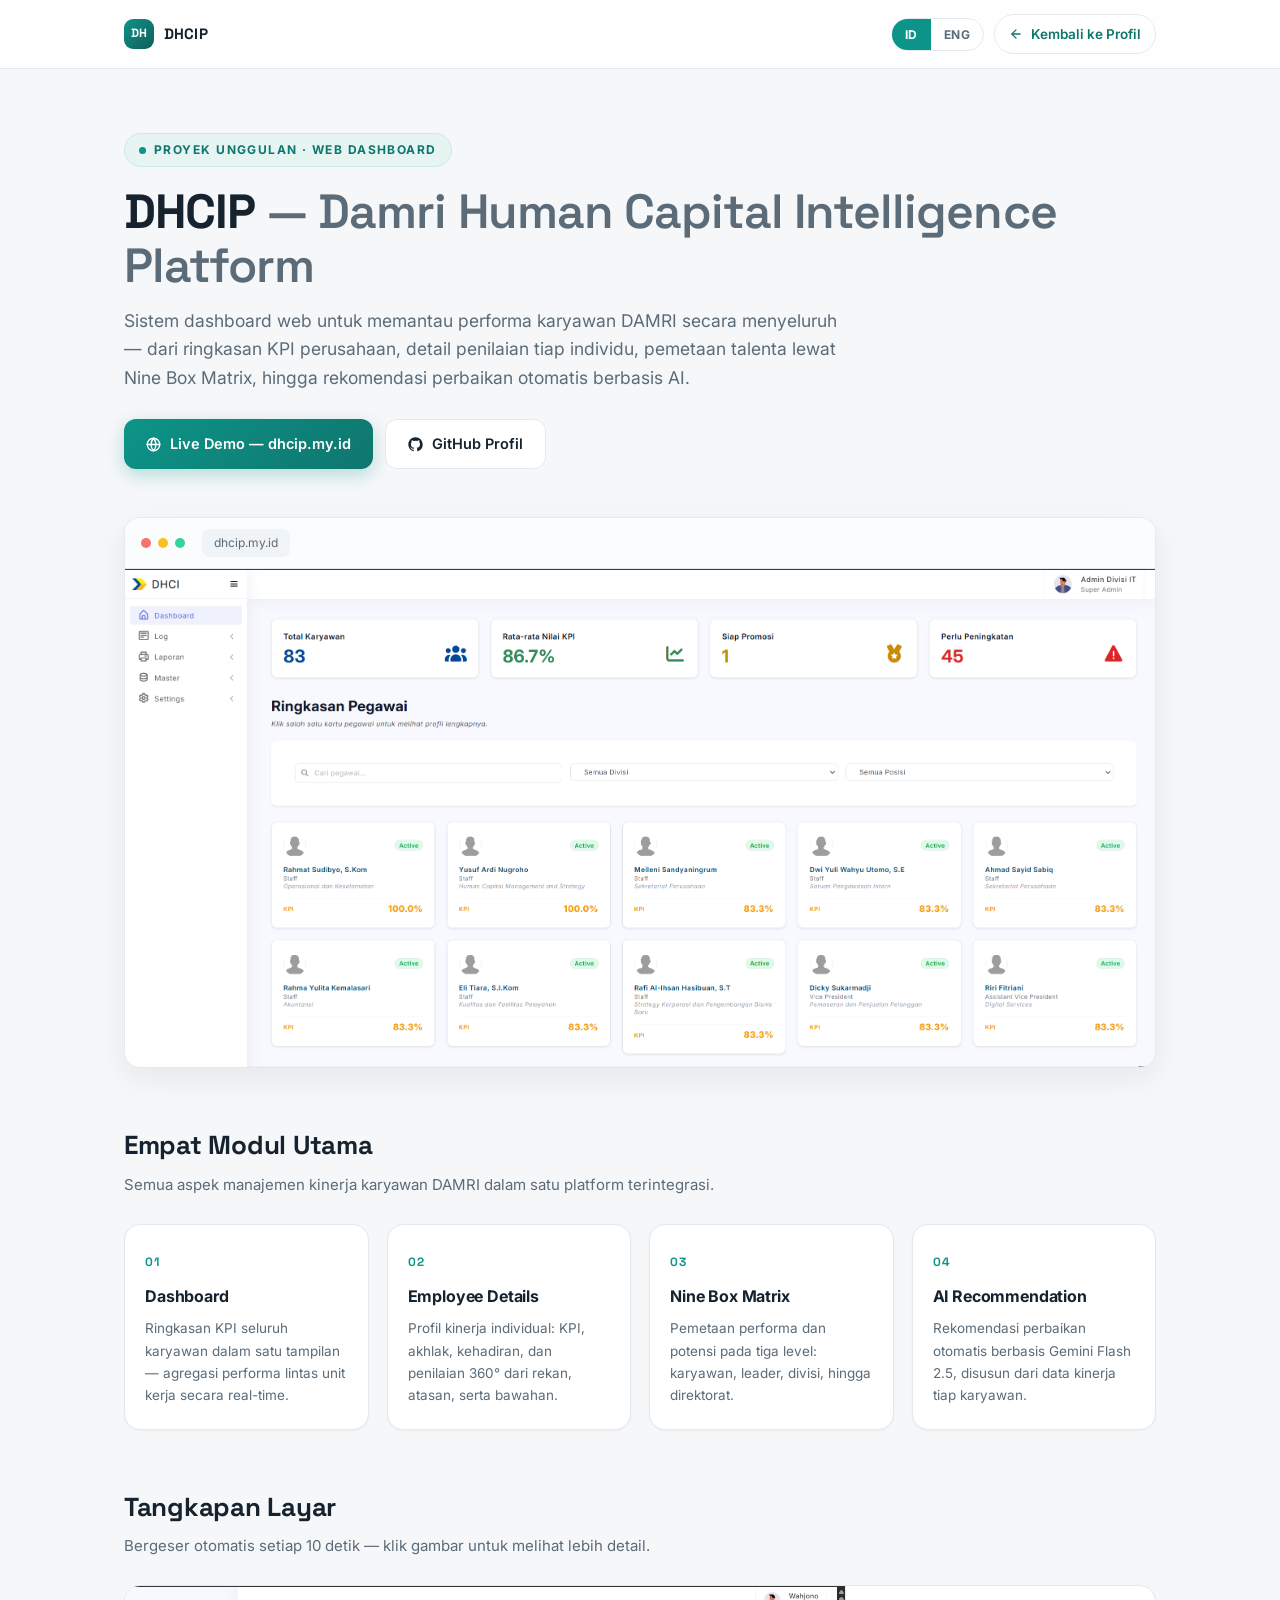
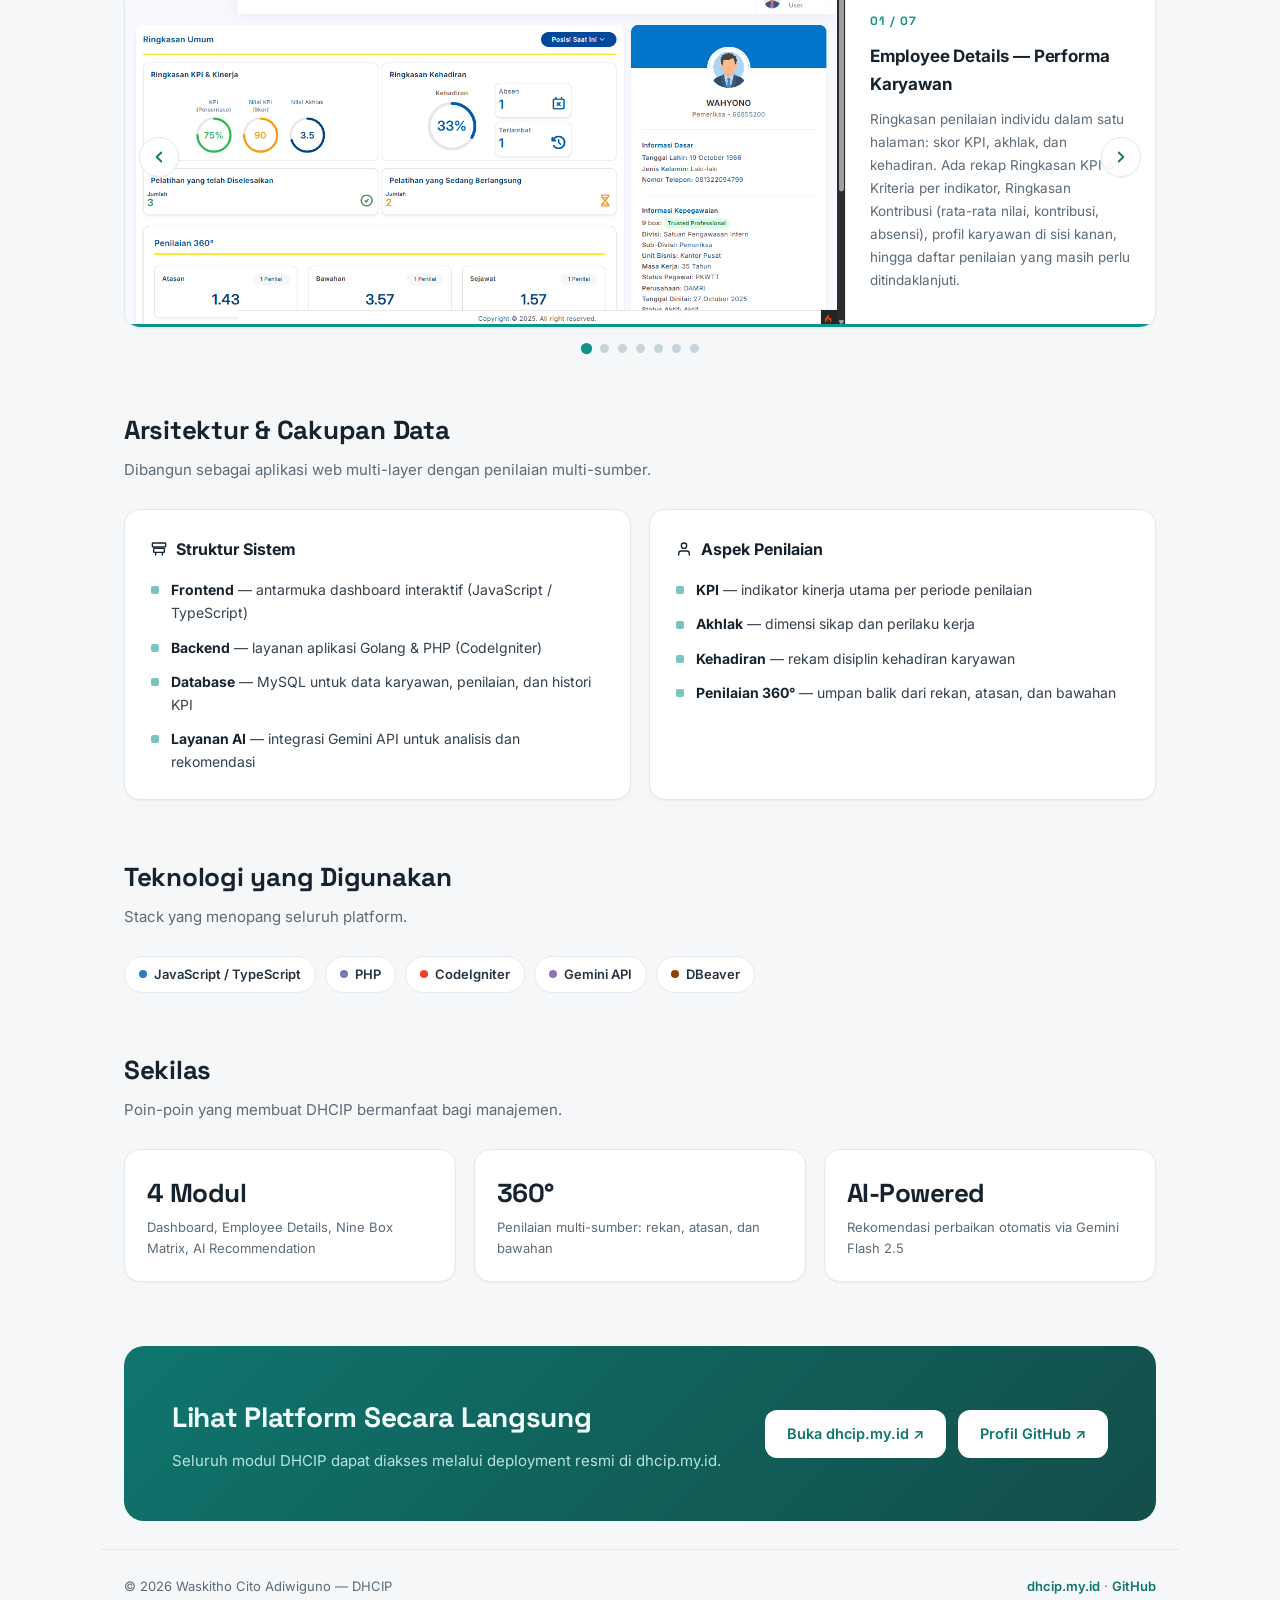
==== commit 0d014749: "Adding certificate" ====
--- a/details-dhcip/index.html
+++ b/details-dhcip/index.html
@@ -7,477 +7,14 @@
 <meta name="description" content="DHCIP (Damri Human Capital Intelligence Platform) — dashboard web untuk memantau performa karyawan DAMRI: KPI, Nine Box Matrix, penilaian 360°, dan rekomendasi AI otomatis." />
 <meta property="og:title" content="DHCIP — Damri Human Capital Intelligence Platform" />
 <meta property="og:description" content="Dashboard performa karyawan DAMRI: 4 modul — Dashboard KPI, Employee Details, Nine Box Matrix, dan AI Recommendation via Gemini." />
-<meta property="og:image" content="dhcip-screenshot.png" />
+<meta property="og:image" content="src/img/dashboard-utama.png" />
 <meta name="theme-color" content="#0d9488" />
 
 <link rel="preconnect" href="https://fonts.googleapis.com" />
 <link rel="preconnect" href="https://fonts.gstatic.com" crossorigin />
 <link href="https://fonts.googleapis.com/css2?family=Inter:wght@400;500;600;700;800&family=Space+Grotesk:wght@500;600;700&display=swap" rel="stylesheet" />
 
-<style>
-  :root {
-    --bg: #f6f7f9;
-    --surface: #ffffff;
-    --ink: #16232e;
-    --muted: #5b6b78;
-    --line: #e4e9ee;
-    --accent: #0d9488;
-    --accent-2: #0f766e;
-    --accent-soft: #e6f4f2;
-    --gold: #b58a2f;
-    --shadow-sm: 0 1px 2px rgba(22, 35, 46, .05);
-    --shadow-md: 0 10px 30px rgba(22, 35, 46, .07);
-    --radius: 16px;
-  }
-
-  * { margin: 0; padding: 0; box-sizing: border-box; }
-
-  html { scroll-behavior: smooth; }
-
-  body {
-    font-family: 'Inter', system-ui, -apple-system, 'Segoe UI', sans-serif;
-    background: var(--bg);
-    color: var(--ink);
-    line-height: 1.65;
-    -webkit-font-smoothing: antialiased;
-  }
-
-  /* ---------- Top bar ---------- */
-  .topbar {
-    position: sticky;
-    top: 0;
-    z-index: 50;
-    background: rgba(255, 255, 255, .86);
-    backdrop-filter: blur(10px);
-    border-bottom: 1px solid var(--line);
-  }
-
-  .topbar-inner {
-    max-width: 1080px;
-    margin: 0 auto;
-    padding: 14px 24px;
-    display: flex;
-    align-items: center;
-    justify-content: space-between;
-    gap: 16px;
-  }
-
-  .brand {
-    display: flex;
-    align-items: center;
-    gap: 10px;
-    font-family: 'Space Grotesk', 'Inter', sans-serif;
-    font-weight: 700;
-    font-size: 15px;
-    letter-spacing: .01em;
-    color: var(--ink);
-    text-decoration: none;
-  }
-
-  .brand-mark {
-    width: 30px;
-    height: 30px;
-    border-radius: 9px;
-    background: linear-gradient(135deg, var(--accent) 0%, #115e59 100%);
-    color: #fff;
-    display: grid;
-    place-items: center;
-    font-size: 12px;
-    font-weight: 800;
-    letter-spacing: .04em;
-  }
-
-  .topbar-actions {
-    display: flex;
-    align-items: center;
-    gap: 10px;
-  }
-
-  .lang-toggle {
-    display: inline-flex;
-    border: 1px solid var(--line);
-    border-radius: 999px;
-    background: #fff;
-    overflow: hidden;
-  }
-
-  .lang-toggle button {
-    font-family: inherit;
-    font-size: 12px;
-    font-weight: 700;
-    letter-spacing: .04em;
-    padding: 8px 13px;
-    border: 0;
-    background: transparent;
-    color: var(--muted);
-    cursor: pointer;
-    transition: background .15s ease, color .15s ease;
-  }
-
-  .lang-toggle button:hover { color: var(--accent-2); }
-
-  .lang-toggle button.active {
-    background: var(--accent);
-    color: #fff;
-  }
-
-  .back-link {
-    display: inline-flex;
-    align-items: center;
-    gap: 8px;
-    font-size: 13.5px;
-    font-weight: 600;
-    color: var(--accent-2);
-    text-decoration: none;
-    padding: 8px 14px;
-    border: 1px solid var(--line);
-    border-radius: 999px;
-    background: #fff;
-    transition: border-color .18s ease, transform .18s ease, box-shadow .18s ease;
-    white-space: nowrap;
-  }
-
-  .back-link:hover {
-    border-color: var(--accent);
-    transform: translateX(-2px);
-    box-shadow: var(--shadow-sm);
-  }
-
-  .back-link svg { flex: 0 0 auto; }
-
-  /* ---------- Hero ---------- */
-  .hero {
-    max-width: 1080px;
-    margin: 0 auto;
-    padding: 64px 24px 40px;
-  }
-
-  .kicker {
-    display: inline-flex;
-    align-items: center;
-    gap: 8px;
-    font-size: 12px;
-    font-weight: 700;
-    letter-spacing: .12em;
-    text-transform: uppercase;
-    color: var(--accent-2);
-    background: var(--accent-soft);
-    border: 1px solid #cde9e5;
-    border-radius: 999px;
-    padding: 6px 14px;
-  }
-
-  .kicker .dot {
-    width: 7px;
-    height: 7px;
-    border-radius: 50%;
-    background: var(--accent);
-  }
-
-  h1 {
-    font-family: 'Space Grotesk', 'Inter', sans-serif;
-    font-size: clamp(30px, 5vw, 48px);
-    line-height: 1.12;
-    letter-spacing: -0.02em;
-    margin: 18px 0 14px;
-  }
-
-  h1 .thin { color: var(--muted); font-weight: 600; }
-
-  .lede {
-    max-width: 720px;
-    font-size: clamp(15.5px, 2vw, 17.5px);
-    color: var(--muted);
-  }
-
-  .hero-actions {
-    display: flex;
-    flex-wrap: wrap;
-    gap: 12px;
-    margin-top: 26px;
-  }
-
-  .btn {
-    display: inline-flex;
-    align-items: center;
-    gap: 9px;
-    font-size: 14.5px;
-    font-weight: 600;
-    padding: 12px 22px;
-    border-radius: 12px;
-    text-decoration: none;
-    transition: transform .18s ease, box-shadow .18s ease, background .18s ease, border-color .18s ease;
-  }
-
-  .btn:hover { transform: translateY(-2px); }
-
-  .btn-primary {
-    color: #fff;
-    background: linear-gradient(135deg, var(--accent) 0%, var(--accent-2) 100%);
-    box-shadow: 0 6px 18px rgba(13, 148, 136, .28);
-  }
-
-  .btn-primary:hover { box-shadow: 0 10px 24px rgba(13, 148, 136, .34); }
-
-  .btn-ghost {
-    color: var(--ink);
-    background: #fff;
-    border: 1px solid var(--line);
-  }
-
-  .btn-ghost:hover { border-color: #c9d4dd; box-shadow: var(--shadow-sm); }
-
-  /* ---------- Screenshot frame ---------- */
-  .shot-wrap {
-    max-width: 1080px;
-    margin: 8px auto 0;
-    padding: 0 24px;
-  }
-
-  .shot {
-    border: 1px solid var(--line);
-    border-radius: var(--radius);
-    background: #fff;
-    box-shadow: var(--shadow-md);
-    overflow: hidden;
-  }
-
-  .shot-bar {
-    display: flex;
-    align-items: center;
-    gap: 7px;
-    padding: 11px 16px;
-    border-bottom: 1px solid var(--line);
-    background: #fbfcfd;
-  }
-
-  .shot-bar .d { width: 10px; height: 10px; border-radius: 50%; }
-  .shot-bar .d1 { background: #f87171; }
-  .shot-bar .d2 { background: #fbbf24; }
-  .shot-bar .d3 { background: #34d399; }
-
-  .shot-bar .url {
-    margin-left: 10px;
-    font-size: 12px;
-    color: var(--muted);
-    background: #f1f4f6;
-    border-radius: 7px;
-    padding: 4px 12px;
-    display: inline-block;
-  }
-
-  .shot img { display: block; width: 100%; height: auto; }
-
-  /* ---------- Sections ---------- */
-  .section { max-width: 1080px; margin: 0 auto; padding: 56px 24px 0; }
-
-  .section-title {
-    font-family: 'Space Grotesk', 'Inter', sans-serif;
-    font-size: clamp(20px, 3vw, 26px);
-    letter-spacing: -0.01em;
-    margin-bottom: 6px;
-  }
-
-  .section-sub { color: var(--muted); font-size: 15px; margin-bottom: 26px; }
-
-  /* ---------- Feature grid ---------- */
-  .grid { display: grid; grid-template-columns: repeat(4, 1fr); gap: 18px; }
-
-  .card {
-    background: var(--surface);
-    border: 1px solid var(--line);
-    border-radius: var(--radius);
-    padding: 22px 20px;
-    box-shadow: var(--shadow-sm);
-    transition: transform .2s ease, box-shadow .2s ease, border-color .2s ease;
-  }
-
-  .card:hover {
-    transform: translateY(-3px);
-    box-shadow: var(--shadow-md);
-    border-color: #d5e6e3;
-  }
-
-  .card .num {
-    font-family: 'Space Grotesk', 'Inter', sans-serif;
-    font-size: 12px;
-    font-weight: 700;
-    color: var(--accent);
-    letter-spacing: .1em;
-  }
-
-  .card h3 {
-    font-size: 16px;
-    font-weight: 700;
-    margin: 10px 0 8px;
-    letter-spacing: -0.01em;
-  }
-
-  .card p { font-size: 13.5px; color: var(--muted); }
-
-  /* ---------- Architecture ---------- */
-  .arch { display: grid; grid-template-columns: 1fr 1fr; gap: 18px; }
-
-  .panel {
-    background: var(--surface);
-    border: 1px solid var(--line);
-    border-radius: var(--radius);
-    padding: 26px;
-    box-shadow: var(--shadow-sm);
-  }
-
-  .panel h3 {
-    font-size: 16px;
-    font-weight: 700;
-    margin-bottom: 16px;
-    display: flex;
-    align-items: center;
-    gap: 9px;
-  }
-
-  .panel ul { list-style: none; display: grid; gap: 11px; }
-
-  .panel li {
-    position: relative;
-    padding-left: 20px;
-    font-size: 14px;
-    color: #33414d;
-  }
-
-  .panel li::before {
-    content: "";
-    position: absolute;
-    left: 0;
-    top: .58em;
-    width: 8px;
-    height: 8px;
-    border-radius: 2px;
-    background: var(--accent);
-    opacity: .55;
-  }
-
-  .panel li b { color: var(--ink); }
-
-  /* ---------- Tech stack ---------- */
-  .stack {
-    display: flex;
-    flex-wrap: wrap;
-    gap: 9px;
-  }
-
-  .chip {
-    font-size: 13px;
-    font-weight: 600;
-    color: #24333f;
-    background: #fff;
-    border: 1px solid var(--line);
-    border-radius: 999px;
-    padding: 7px 14px;
-    display: inline-flex;
-    align-items: center;
-    gap: 7px;
-    transition: border-color .15s ease, color .15s ease;
-  }
-
-  .chip:hover { border-color: var(--accent); color: var(--accent-2); }
-
-  .chip .c { width: 8px; height: 8px; border-radius: 50%; }
-
-  /* ---------- Highlights ---------- */
-  .highlights {
-    display: grid;
-    grid-template-columns: repeat(3, 1fr);
-    gap: 18px;
-  }
-
-  .hl {
-    background: var(--surface);
-    border: 1px solid var(--line);
-    border-radius: var(--radius);
-    padding: 22px;
-    box-shadow: var(--shadow-sm);
-  }
-
-  .hl .big {
-    font-family: 'Space Grotesk', 'Inter', sans-serif;
-    font-size: 26px;
-    font-weight: 700;
-    letter-spacing: -0.02em;
-  }
-
-  .hl .lbl { font-size: 13px; color: var(--muted); margin-top: 2px; }
-
-  /* ---------- CTA / footer ---------- */
-  .cta {
-    max-width: 1080px;
-    margin: 64px auto 0;
-    padding: 0 24px 28px;
-  }
-
-  .cta-box {
-    background: linear-gradient(135deg, #0f766e 0%, #115e59 55%, #134e4a 100%);
-    border-radius: 20px;
-    padding: clamp(28px, 5vw, 48px);
-    color: #eefbf9;
-    display: flex;
-    align-items: center;
-    justify-content: space-between;
-    gap: 24px;
-    flex-wrap: wrap;
-  }
-
-  .cta-box h2 {
-    font-family: 'Space Grotesk', 'Inter', sans-serif;
-    font-size: clamp(20px, 3vw, 28px);
-    letter-spacing: -0.01em;
-  }
-
-  .cta-box p { margin-top: 8px; color: #b8e5de; font-size: 15px; max-width: 560px; }
-
-  .cta-box .btn { background: #fff; color: #0f766e; }
-  .cta-box .btn:hover { transform: translateY(-2px); box-shadow: 0 8px 20px rgba(0,0,0,.25); }
-
-  .cta-actions { display: flex; gap: 12px; flex-wrap: wrap; }
-
-  footer {
-    max-width: 1080px;
-    margin: 0 auto;
-    padding: 26px 24px 40px;
-    display: flex;
-    align-items: center;
-    justify-content: space-between;
-    gap: 14px;
-    flex-wrap: wrap;
-    border-top: 1px solid var(--line);
-    font-size: 13px;
-    color: var(--muted);
-  }
-
-  footer a { color: var(--accent-2); font-weight: 600; text-decoration: none; }
-  footer a:hover { text-decoration: underline; }
-
-  /* ---------- Responsive ---------- */
-  @media (max-width: 900px) {
-    .grid { grid-template-columns: repeat(2, 1fr); }
-    .arch { grid-template-columns: 1fr; }
-    .highlights { grid-template-columns: 1fr; }
-  }
-
-  @media (max-width: 560px) {
-    .grid { grid-template-columns: 1fr; }
-    .topbar-inner { padding: 12px 16px; }
-    .hero { padding: 44px 16px 32px; }
-    .shot-wrap, .section, .cta, footer { padding-left: 16px; padding-right: 16px; }
-    .brand span { display: none; }      /* hide brand text, keep mark */
-    .back-link { font-size: 12.5px; padding: 7px 12px; }
-    .lang-toggle button { padding: 7px 10px; font-size: 11.5px; }
-    .shot-bar .url { max-width: 55vw; overflow: hidden; text-overflow: ellipsis; }
-  }
-
-  @media (prefers-reduced-motion: reduce) {
-    * { transition: none !important; scroll-behavior: auto; }
-  }
-</style>
+<link rel="stylesheet" href="src/css/style.css" />
 </head>
 <body>
 
@@ -529,15 +66,15 @@
     </div>
   </section>
 
-  <!-- Screenshot -->
+  <!-- Screenshot utama -->
   <div class="shot-wrap">
-    <figure class="shot">
+    <figure class="shot" data-lightbox>
       <div class="shot-bar">
         <span class="d d1"></span><span class="d d2"></span><span class="d d3"></span>
         <span class="url">dhcip.my.id</span>
       </div>
-      <img src="dhcip-screenshot.png" alt="Tampilan antarmuka DHCIP — Damri Human Capital Intelligence Platform" loading="lazy"
-           onerror="this.onerror=null;this.src='https://raw.githubusercontent.com/WaskithoCitoAdiwiguno/WaskithoCitoAdiwiguno/main/assets/dhcip-screenshot.png'" />
+      <img src="src/img/dashboard-utama.png" alt="Tampilan antarmuka DHCIP — Damri Human Capital Intelligence Platform" data-full="src/img/dashboard-utama.png" />
+      <figcaption data-i18n="capHero" style="display:none">Dashboard Utama — ringkasan KPI perusahaan</figcaption>
     </figure>
   </div>
 
@@ -567,6 +104,23 @@
         <p data-i18n="card4Body">Rekomendasi perbaikan otomatis berbasis Gemini Flash 2.5, disusun dari data kinerja tiap karyawan.</p>
       </article>
     </div>
+  </section>
+
+  <!-- Galeri slider -->
+  <section class="section" id="gallery">
+    <h2 class="section-title" data-i18n="galleryTitle">Tangkapan Layar</h2>
+    <p class="section-sub" data-i18n="gallerySub">Geser otomatis setiap 10 detik — klik gambar untuk melihat lebih detail.</p>
+    <div class="slider" id="slider">
+      <div class="slides" id="slides"><!-- slides injected by main.js --></div>
+      <button class="slider-nav prev" id="slide-prev" type="button" aria-label="Sebelumnya / Previous">
+        <svg width="18" height="18" viewBox="0 0 24 24" fill="none" stroke="currentColor" stroke-width="2.4" stroke-linecap="round" stroke-linejoin="round" aria-hidden="true"><polyline points="15 18 9 12 15 6"/></svg>
+      </button>
+      <button class="slider-nav next" id="slide-next" type="button" aria-label="Berikutnya / Next">
+        <svg width="18" height="18" viewBox="0 0 24 24" fill="none" stroke="currentColor" stroke-width="2.4" stroke-linecap="round" stroke-linejoin="round" aria-hidden="true"><polyline points="9 18 15 12 9 6"/></svg>
+      </button>
+      <div class="slider-progress" aria-hidden="true"><span id="slide-progress-bar"></span></div>
+    </div>
+    <div class="slider-dots" id="slide-dots" role="tablist" aria-label="Slide"></div>
   </section>
 
   <!-- Arsitektur & highlight -->
@@ -611,11 +165,10 @@
     <p class="section-sub" data-i18n="techSub">Stack yang menopang seluruh platform.</p>
     <div class="stack">
       <span class="chip"><span class="c" style="background:#3178c6"></span>JavaScript / TypeScript</span>
-      <span class="chip"><span class="c" style="background:#00add8"></span>Golang</span>
       <span class="chip"><span class="c" style="background:#777bb4"></span>PHP</span>
       <span class="chip"><span class="c" style="background:#ee4323"></span>CodeIgniter</span>
       <span class="chip"><span class="c" style="background:#8e75b2"></span>Gemini API</span>
-      <span class="chip"><span class="c" style="background:#00758f"></span>MySQL</span>
+      <span class="chip"><span class="c" style="background:#8f4000"></span>DBeaver</span>
     </div>
   </section>
 
@@ -654,120 +207,19 @@
   </section>
 </main>
 
+<!-- Lightbox -->
+<figure class="lightbox" id="lightbox" aria-hidden="true">
+  <img id="lightbox-img" src="" alt="" />
+  <figcaption id="lightbox-cap"></figcaption>
+</figure>
+<button class="lightbox-close" id="lightbox-close" type="button" aria-label="Tutup / Close">✕</button>
+
 <footer>
   <span>© 2026 Waskitho Cito Adiwiguno — DHCIP</span>
   <span><a href="https://dhcip.my.id/" target="_blank" rel="noopener noreferrer">dhcip.my.id</a> · <a href="https://github.com/WaskithoCitoAdiwiguno" target="_blank" rel="noopener noreferrer">GitHub</a></span>
 </footer>
 
-<script>
-(function () {
-  'use strict';
-
-  var i18n = {
-    id: {
-      back: 'Kembali ke Profil',
-      kicker: 'Proyek Unggulan · Web Dashboard',
-      lede: 'Sistem dashboard web untuk memantau performa karyawan DAMRI secara menyeluruh — dari ringkasan KPI perusahaan, detail penilaian tiap individu, pemetaan talenta lewat Nine Box Matrix, hingga rekomendasi perbaikan otomatis berbasis AI.',
-      btnGithub: 'GitHub Profil',
-      modulesTitle: 'Empat Modul Utama',
-      modulesSub: 'Semua aspek manajemen kinerja karyawan DAMRI dalam satu platform terintegrasi.',
-      card1Body: 'Ringkasan KPI seluruh karyawan dalam satu tampilan — agregasi performa lintas unit kerja secara real-time.',
-      card2Body: 'Profil kinerja individual: KPI, akhlak, kehadiran, dan penilaian 360° dari rekan, atasan, serta bawahan.',
-      card3Body: 'Pemetaan performa dan potensi pada tiga level: karyawan, leader, divisi, hingga direktorat.',
-      card4Body: 'Rekomendasi perbaikan otomatis berbasis Gemini Flash 2.5, disusun dari data kinerja tiap karyawan.',
-      archTitle: 'Arsitektur &amp; Cakupan Data',
-      archSub: 'Dibangun sebagai aplikasi web multi-layer dengan penilaian multi-sumber.',
-      sysTitle: 'Struktur Sistem',
-      sys1: '<b>Frontend</b> — antarmuka dashboard interaktif (JavaScript / TypeScript)',
-      sys2: '<b>Backend</b> — layanan aplikasi Golang &amp; PHP (CodeIgniter)',
-      sys3: '<b>Database</b> — MySQL untuk data karyawan, penilaian, dan histori KPI',
-      sys4: '<b>Layanan AI</b> — integrasi Gemini API untuk analisis dan rekomendasi',
-      aspTitle: 'Aspek Penilaian',
-      asp1: '<b>KPI</b> — indikator kinerja utama per periode penilaian',
-      asp2: '<b>Akhlak</b> — dimensi sikap dan perilaku kerja',
-      asp3: '<b>Kehadiran</b> — rekam disiplin kehadiran karyawan',
-      asp4: '<b>Penilaian 360°</b> — umpan balik dari rekan, atasan, dan bawahan',
-      techTitle: 'Teknologi yang Digunakan',
-      techSub: 'Stack yang menopang seluruh platform.',
-      glanceTitle: 'Sekilas',
-      glanceSub: 'Poin-poin yang membuat DHCIP bermanfaat bagi manajemen.',
-      hl1Big: '4 Modul',
-      hl2Lbl: 'Penilaian multi-sumber: rekan, atasan, dan bawahan',
-      hl3Lbl: 'Rekomendasi perbaikan otomatis via Gemini Flash 2.5',
-      ctaTitle: 'Lihat Platform Secara Langsung',
-      ctaSub: 'Seluruh modul DHCIP dapat diakses melalui deployment resmi di dhcip.my.id.',
-      ctaBtn1: 'Buka dhcip.my.id ↗',
-      ctaBtn2: 'Profil GitHub ↗'
-    },
-    en: {
-      back: 'Back to Profile',
-      kicker: 'Featured Project · Web Dashboard',
-      lede: 'A web dashboard system for monitoring DAMRI employee performance end to end — from company-wide KPI summaries and individual assessment details, to talent mapping via the Nine Box Matrix and automated AI-powered improvement recommendations.',
-      btnGithub: 'GitHub Profile',
-      modulesTitle: 'Four Core Modules',
-      modulesSub: 'Every aspect of DAMRI employee performance management in one integrated platform.',
-      card1Body: 'Company-wide KPI summary in a single view — real-time performance aggregation across work units.',
-      card2Body: 'Individual performance profile: KPI, work attitude (akhlak), attendance, and 360° feedback from peers, managers, and subordinates.',
-      card3Body: 'Performance and potential mapping across three levels: employee, leader, division, up to directorate.',
-      card4Body: 'Automated improvement recommendations powered by Gemini Flash 2.5, built from each employee\u2019s performance data.',
-      archTitle: 'Architecture &amp; Data Scope',
-      archSub: 'Built as a multi-layer web application with multi-source assessments.',
-      sysTitle: 'System Structure',
-      sys1: '<b>Frontend</b> — interactive dashboard interface (JavaScript / TypeScript)',
-      sys2: '<b>Backend</b> — application services in Golang &amp; PHP (CodeIgniter)',
-      sys3: '<b>Database</b> — MySQL for employee data, assessments, and KPI history',
-      sys4: '<b>AI Services</b> — Gemini API integration for analysis and recommendations',
-      aspTitle: 'Assessment Aspects',
-      asp1: '<b>KPI</b> — key performance indicators per assessment period',
-      asp2: '<b>Akhlak</b> — work attitude and behavioral dimensions',
-      asp3: '<b>Attendance</b> — employee attendance discipline records',
-      asp4: '<b>360° Assessment</b> — feedback from peers, managers, and subordinates',
-      techTitle: 'Technologies Used',
-      techSub: 'The stack powering the entire platform.',
-      glanceTitle: 'At a Glance',
-      glanceSub: 'What makes DHCIP valuable for management.',
-      hl1Big: '4 Modules',
-      hl2Lbl: 'Multi-source assessment: peers, managers, and subordinates',
-      hl3Lbl: 'Automated improvement recommendations via Gemini Flash 2.5',
-      ctaTitle: 'See the Platform Live',
-      ctaSub: 'All DHCIP modules are accessible through the official deployment at dhcip.my.id.',
-      ctaBtn1: 'Open dhcip.my.id ↗',
-      ctaBtn2: 'GitHub Profile ↗'
-    }
-  };
-
-  var STORE_KEY = 'dhcip-lang';
-
-  function setLang(lang) {
-    var dict = i18n[lang] || i18n.id;
-    document.documentElement.lang = lang;
-
-    var nodes = document.querySelectorAll('[data-i18n]');
-    for (var i = 0; i < nodes.length; i++) {
-      var key = nodes[i].getAttribute('data-i18n');
-      if (dict[key] !== undefined) nodes[i].innerHTML = dict[key];
-    }
-
-    var buttons = document.querySelectorAll('.lang-toggle button');
-    for (var j = 0; j < buttons.length; j++) {
-      buttons[j].classList.toggle('active', buttons[j].getAttribute('data-lang') === lang);
-    }
-
-    try { localStorage.setItem(STORE_KEY, lang); } catch (e) { /* private mode */ }
-  }
-
-  var toggle = document.querySelectorAll('.lang-toggle button');
-  for (var k = 0; k < toggle.length; k++) {
-    toggle[k].addEventListener('click', function () {
-      setLang(this.getAttribute('data-lang'));
-    });
-  }
-
-  var saved = 'id';
-  try { saved = localStorage.getItem(STORE_KEY) || 'id'; } catch (e) { /* private mode */ }
-  setLang(saved);
-})();
-</script>
+<script src="src/js/main.js"></script>
 
 </body>
 </html>
--- a/details-dhcip/src/css/style.css
+++ b/details-dhcip/src/css/style.css
@@ -0,0 +1,666 @@
+:root {
+  --bg: #f6f7f9;
+  --surface: #ffffff;
+  --ink: #16232e;
+  --muted: #5b6b78;
+  --line: #e4e9ee;
+  --accent: #0d9488;
+  --accent-2: #0f766e;
+  --accent-soft: #e6f4f2;
+  --gold: #b58a2f;
+  --shadow-sm: 0 1px 2px rgba(22, 35, 46, .05);
+  --shadow-md: 0 10px 30px rgba(22, 35, 46, .07);
+  --radius: 16px;
+}
+
+* { margin: 0; padding: 0; box-sizing: border-box; }
+
+html { scroll-behavior: smooth; }
+
+body {
+  font-family: 'Inter', system-ui, -apple-system, 'Segoe UI', sans-serif;
+  background: var(--bg);
+  color: var(--ink);
+  line-height: 1.65;
+  -webkit-font-smoothing: antialiased;
+}
+
+/* ---------- Top bar ---------- */
+.topbar {
+  position: sticky;
+  top: 0;
+  z-index: 50;
+  background: rgba(255, 255, 255, .86);
+  backdrop-filter: blur(10px);
+  border-bottom: 1px solid var(--line);
+}
+
+.topbar-inner {
+  max-width: 1080px;
+  margin: 0 auto;
+  padding: 14px 24px;
+  display: flex;
+  align-items: center;
+  justify-content: space-between;
+  gap: 16px;
+}
+
+.brand {
+  display: flex;
+  align-items: center;
+  gap: 10px;
+  font-family: 'Space Grotesk', 'Inter', sans-serif;
+  font-weight: 700;
+  font-size: 15px;
+  letter-spacing: .01em;
+  color: var(--ink);
+  text-decoration: none;
+}
+
+.brand-mark {
+  width: 30px;
+  height: 30px;
+  border-radius: 9px;
+  background: linear-gradient(135deg, var(--accent) 0%, #115e59 100%);
+  color: #fff;
+  display: grid;
+  place-items: center;
+  font-size: 12px;
+  font-weight: 800;
+  letter-spacing: .04em;
+}
+
+.topbar-actions {
+  display: flex;
+  align-items: center;
+  gap: 10px;
+}
+
+.lang-toggle {
+  display: inline-flex;
+  border: 1px solid var(--line);
+  border-radius: 999px;
+  background: #fff;
+  overflow: hidden;
+}
+
+.lang-toggle button {
+  font-family: inherit;
+  font-size: 12px;
+  font-weight: 700;
+  letter-spacing: .04em;
+  padding: 8px 13px;
+  border: 0;
+  background: transparent;
+  color: var(--muted);
+  cursor: pointer;
+  transition: background .15s ease, color .15s ease;
+}
+
+.lang-toggle button:hover { color: var(--accent-2); }
+
+.lang-toggle button.active {
+  background: var(--accent);
+  color: #fff;
+}
+
+.back-link {
+  display: inline-flex;
+  align-items: center;
+  gap: 8px;
+  font-size: 13.5px;
+  font-weight: 600;
+  color: var(--accent-2);
+  text-decoration: none;
+  padding: 8px 14px;
+  border: 1px solid var(--line);
+  border-radius: 999px;
+  background: #fff;
+  transition: border-color .18s ease, transform .18s ease, box-shadow .18s ease;
+  white-space: nowrap;
+}
+
+.back-link:hover {
+  border-color: var(--accent);
+  transform: translateX(-2px);
+  box-shadow: var(--shadow-sm);
+}
+
+.back-link svg { flex: 0 0 auto; }
+
+/* ---------- Hero ---------- */
+.hero {
+  max-width: 1080px;
+  margin: 0 auto;
+  padding: 64px 24px 40px;
+}
+
+.kicker {
+  display: inline-flex;
+  align-items: center;
+  gap: 8px;
+  font-size: 12px;
+  font-weight: 700;
+  letter-spacing: .12em;
+  text-transform: uppercase;
+  color: var(--accent-2);
+  background: var(--accent-soft);
+  border: 1px solid #cde9e5;
+  border-radius: 999px;
+  padding: 6px 14px;
+}
+
+.kicker .dot {
+  width: 7px;
+  height: 7px;
+  border-radius: 50%;
+  background: var(--accent);
+}
+
+h1 {
+  font-family: 'Space Grotesk', 'Inter', sans-serif;
+  font-size: clamp(30px, 5vw, 48px);
+  line-height: 1.12;
+  letter-spacing: -0.02em;
+  margin: 18px 0 14px;
+}
+
+h1 .thin { color: var(--muted); font-weight: 600; }
+
+.lede {
+  max-width: 720px;
+  font-size: clamp(15.5px, 2vw, 17.5px);
+  color: var(--muted);
+}
+
+.hero-actions {
+  display: flex;
+  flex-wrap: wrap;
+  gap: 12px;
+  margin-top: 26px;
+}
+
+.btn {
+  display: inline-flex;
+  align-items: center;
+  gap: 9px;
+  font-size: 14.5px;
+  font-weight: 600;
+  padding: 12px 22px;
+  border-radius: 12px;
+  text-decoration: none;
+  transition: transform .18s ease, box-shadow .18s ease, background .18s ease, border-color .18s ease;
+}
+
+.btn:hover { transform: translateY(-2px); }
+
+.btn-primary {
+  color: #fff;
+  background: linear-gradient(135deg, var(--accent) 0%, var(--accent-2) 100%);
+  box-shadow: 0 6px 18px rgba(13, 148, 136, .28);
+}
+
+.btn-primary:hover { box-shadow: 0 10px 24px rgba(13, 148, 136, .34); }
+
+.btn-ghost {
+  color: var(--ink);
+  background: #fff;
+  border: 1px solid var(--line);
+}
+
+.btn-ghost:hover { border-color: #c9d4dd; box-shadow: var(--shadow-sm); }
+
+/* ---------- Screenshot frame ---------- */
+.shot-wrap {
+  max-width: 1080px;
+  margin: 8px auto 0;
+  padding: 0 24px;
+}
+
+.shot {
+  border: 1px solid var(--line);
+  border-radius: var(--radius);
+  background: #fff;
+  box-shadow: var(--shadow-md);
+  overflow: hidden;
+}
+
+.shot-bar {
+  display: flex;
+  align-items: center;
+  gap: 7px;
+  padding: 11px 16px;
+  border-bottom: 1px solid var(--line);
+  background: #fbfcfd;
+}
+
+.shot-bar .d { width: 10px; height: 10px; border-radius: 50%; }
+.shot-bar .d1 { background: #f87171; }
+.shot-bar .d2 { background: #fbbf24; }
+.shot-bar .d3 { background: #34d399; }
+
+.shot-bar .url {
+  margin-left: 10px;
+  font-size: 12px;
+  color: var(--muted);
+  background: #f1f4f6;
+  border-radius: 7px;
+  padding: 4px 12px;
+  display: inline-block;
+}
+
+.shot img { display: block; width: 100%; height: auto; }
+
+/* ---------- Sections ---------- */
+.section { max-width: 1080px; margin: 0 auto; padding: 56px 24px 0; }
+
+.section-title {
+  font-family: 'Space Grotesk', 'Inter', sans-serif;
+  font-size: clamp(20px, 3vw, 26px);
+  letter-spacing: -0.01em;
+  margin-bottom: 6px;
+}
+
+.section-sub { color: var(--muted); font-size: 15px; margin-bottom: 26px; }
+
+/* ---------- Feature grid ---------- */
+.grid { display: grid; grid-template-columns: repeat(4, 1fr); gap: 18px; }
+
+.card {
+  background: var(--surface);
+  border: 1px solid var(--line);
+  border-radius: var(--radius);
+  padding: 22px 20px;
+  box-shadow: var(--shadow-sm);
+  transition: transform .2s ease, box-shadow .2s ease, border-color .2s ease;
+}
+
+.card:hover {
+  transform: translateY(-3px);
+  box-shadow: var(--shadow-md);
+  border-color: #d5e6e3;
+}
+
+.card .num {
+  font-family: 'Space Grotesk', 'Inter', sans-serif;
+  font-size: 12px;
+  font-weight: 700;
+  color: var(--accent);
+  letter-spacing: .1em;
+}
+
+.card h3 {
+  font-size: 16px;
+  font-weight: 700;
+  margin: 10px 0 8px;
+  letter-spacing: -0.01em;
+}
+
+.card p { font-size: 13.5px; color: var(--muted); }
+
+/* ---------- Architecture ---------- */
+.arch { display: grid; grid-template-columns: 1fr 1fr; gap: 18px; }
+
+.panel {
+  background: var(--surface);
+  border: 1px solid var(--line);
+  border-radius: var(--radius);
+  padding: 26px;
+  box-shadow: var(--shadow-sm);
+}
+
+.panel h3 {
+  font-size: 16px;
+  font-weight: 700;
+  margin-bottom: 16px;
+  display: flex;
+  align-items: center;
+  gap: 9px;
+}
+
+.panel ul { list-style: none; display: grid; gap: 11px; }
+
+.panel li {
+  position: relative;
+  padding-left: 20px;
+  font-size: 14px;
+  color: #33414d;
+}
+
+.panel li::before {
+  content: "";
+  position: absolute;
+  left: 0;
+  top: .58em;
+  width: 8px;
+  height: 8px;
+  border-radius: 2px;
+  background: var(--accent);
+  opacity: .55;
+}
+
+.panel li b { color: var(--ink); }
+
+/* ---------- Tech stack ---------- */
+.stack { display: flex; flex-wrap: wrap; gap: 9px; }
+
+.chip {
+  font-size: 13px;
+  font-weight: 600;
+  color: #24333f;
+  background: #fff;
+  border: 1px solid var(--line);
+  border-radius: 999px;
+  padding: 7px 14px;
+  display: inline-flex;
+  align-items: center;
+  gap: 7px;
+  transition: border-color .15s ease, color .15s ease;
+}
+
+.chip:hover { border-color: var(--accent); color: var(--accent-2); }
+
+.chip .c { width: 8px; height: 8px; border-radius: 50%; }
+
+/* ---------- Highlights ---------- */
+.highlights { display: grid; grid-template-columns: repeat(3, 1fr); gap: 18px; }
+
+.hl {
+  background: var(--surface);
+  border: 1px solid var(--line);
+  border-radius: var(--radius);
+  padding: 22px;
+  box-shadow: var(--shadow-sm);
+}
+
+.hl .big {
+  font-family: 'Space Grotesk', 'Inter', sans-serif;
+  font-size: 26px;
+  font-weight: 700;
+  letter-spacing: -0.02em;
+}
+
+.hl .lbl { font-size: 13px; color: var(--muted); margin-top: 2px; }
+
+/* ---------- Screenshots slider ---------- */
+.slider {
+  position: relative;
+  background: var(--surface);
+  border: 1px solid var(--line);
+  border-radius: var(--radius);
+  box-shadow: var(--shadow-sm);
+  overflow: hidden;
+}
+
+.slides { position: relative; }
+
+.slide { display: none; margin: 0; }
+
+.slide.active { display: block; }
+
+.slide-inner {
+  display: grid;
+  grid-template-columns: minmax(0, 7fr) minmax(260px, 3fr);
+  align-items: stretch;
+}
+
+.slide-img {
+  cursor: zoom-in;
+  background: #fbfcfd;
+  border-right: 1px solid var(--line);
+  display: flex;
+  align-items: flex-start;
+  justify-content: center;
+  overflow: hidden;
+}
+
+.slide-img img {
+  display: block;
+  width: 100%;
+  height: auto;
+  max-height: 520px;
+  object-fit: cover;
+  object-position: top center;
+  transition: transform .3s ease;
+}
+
+.slide-img:hover img { transform: scale(1.015); }
+
+.slide-info {
+  padding: 26px 24px;
+  display: flex;
+  flex-direction: column;
+  gap: 10px;
+}
+
+.slide-info .num {
+  font-family: 'Space Grotesk', 'Inter', sans-serif;
+  font-size: 12px;
+  font-weight: 700;
+  color: var(--accent);
+  letter-spacing: .1em;
+}
+
+.slide-info h3 {
+  font-size: 17px;
+  font-weight: 700;
+  letter-spacing: -0.01em;
+}
+
+.slide-info .desc {
+  font-size: 13.5px;
+  color: var(--muted);
+  line-height: 1.7;
+}
+
+/* Arrows */
+.slider-nav {
+  position: absolute;
+  top: 50%;
+  transform: translateY(-50%);
+  width: 40px;
+  height: 40px;
+  border-radius: 50%;
+  border: 1px solid var(--line);
+  background: rgba(255, 255, 255, .92);
+  color: var(--accent-2);
+  display: grid;
+  place-items: center;
+  cursor: pointer;
+  box-shadow: var(--shadow-sm);
+  transition: background .15s ease, color .15s ease, border-color .15s ease;
+}
+
+.slider-nav:hover { background: var(--accent); border-color: var(--accent); color: #fff; }
+
+.slider-nav.prev { left: 14px; }
+.slider-nav.next { right: 14px; }
+
+/* Progress bar (10s autoplay) */
+.slider-progress {
+  position: absolute;
+  left: 0;
+  right: 0;
+  bottom: 0;
+  height: 3px;
+  background: transparent;
+}
+
+.slider-progress span {
+  display: block;
+  height: 100%;
+  width: 0;
+  background: var(--accent);
+}
+
+.slider-progress span.run { animation: slideProgress 10s linear forwards; }
+
+@keyframes slideProgress {
+  from { width: 0; }
+  to { width: 100%; }
+}
+
+/* Dots */
+.slider-dots {
+  display: flex;
+  justify-content: center;
+  gap: 9px;
+  margin-top: 16px;
+}
+
+.slider-dots button {
+  width: 9px;
+  height: 9px;
+  border-radius: 50%;
+  border: 0;
+  padding: 0;
+  background: #c7d4dc;
+  cursor: pointer;
+  transition: background .15s ease, transform .15s ease;
+}
+
+.slider-dots button:hover { background: var(--accent); }
+
+.slider-dots button.active { background: var(--accent); transform: scale(1.25); }
+
+@media (prefers-reduced-motion: reduce) {
+  .slide-img img { transition: none; }
+  .slider-progress span.run { animation: none; width: 100%; background: transparent; }
+}
+
+/* ---------- Lightbox ---------- */
+.lightbox {
+  position: fixed;
+  inset: 0;
+  z-index: 100;
+  display: none;
+  background: rgba(13, 27, 33, .82);
+  backdrop-filter: blur(6px);
+  padding: 4vh 4vw;
+  cursor: zoom-out;
+}
+
+.lightbox.open { display: flex; flex-direction: column; align-items: center; justify-content: center; }
+
+.lightbox img {
+  max-width: 100%;
+  max-height: 82vh;
+  border-radius: 12px;
+  box-shadow: 0 30px 80px rgba(0, 0, 0, .5);
+}
+
+.lightbox figcaption {
+  margin-top: 12px;
+  text-align: center;
+  color: #d7e7ea;
+  font-size: 14px;
+}
+
+.lightbox-close {
+  position: fixed;
+  top: 18px;
+  right: 22px;
+  z-index: 101;
+  width: 42px;
+  height: 42px;
+  border-radius: 50%;
+  border: 1px solid rgba(255, 255, 255, .35);
+  background: rgba(255, 255, 255, .12);
+  color: #fff;
+  font-size: 20px;
+  line-height: 1;
+  cursor: pointer;
+  display: none;
+}
+
+.lightbox.open ~ .lightbox-close { display: grid; place-items: center; }
+
+/* ---------- CTA / footer ---------- */
+.cta {
+  max-width: 1080px;
+  margin: 64px auto 0;
+  padding: 0 24px 28px;
+}
+
+.cta-box {
+  background: linear-gradient(135deg, #0f766e 0%, #115e59 55%, #134e4a 100%);
+  border-radius: 20px;
+  padding: clamp(28px, 5vw, 48px);
+  color: #eefbf9;
+  display: flex;
+  align-items: center;
+  justify-content: space-between;
+  gap: 24px;
+  flex-wrap: wrap;
+}
+
+.cta-box h2 {
+  font-family: 'Space Grotesk', 'Inter', sans-serif;
+  font-size: clamp(20px, 3vw, 28px);
+  letter-spacing: -0.01em;
+}
+
+.cta-box p { margin-top: 8px; color: #b8e5de; font-size: 15px; max-width: 560px; }
+
+.cta-box .btn { background: #fff; color: #0f766e; }
+.cta-box .btn:hover { transform: translateY(-2px); box-shadow: 0 8px 20px rgba(0,0,0,.25); }
+
+.cta-actions { display: flex; gap: 12px; flex-wrap: wrap; }
+
+footer {
+  max-width: 1080px;
+  margin: 0 auto;
+  padding: 26px 24px 40px;
+  display: flex;
+  align-items: center;
+  justify-content: space-between;
+  gap: 14px;
+  flex-wrap: wrap;
+  border-top: 1px solid var(--line);
+  font-size: 13px;
+  color: var(--muted);
+}
+
+footer a { color: var(--accent-2); font-weight: 600; text-decoration: none; }
+footer a:hover { text-decoration: underline; }
+
+/* ---------- Responsive ---------- */
+@media (max-width: 900px) {
+  .grid { grid-template-columns: repeat(2, 1fr); }
+  .arch { grid-template-columns: 1fr; }
+  .highlights { grid-template-columns: 1fr; }
+  .slide-inner { grid-template-columns: 1fr; }
+  .slide-img { border-right: 0; border-bottom: 1px solid var(--line); }
+  .slide-img img { max-height: 380px; }
+  .cta-box { flex-direction: column; align-items: flex-start; }
+}
+
+@media (max-width: 560px) {
+  .grid { grid-template-columns: 1fr; }
+  .topbar-inner { padding: 12px 16px; }
+  .hero { padding: 44px 16px 32px; }
+  .shot-wrap, .section, .cta, footer { padding-left: 16px; padding-right: 16px; }
+  .section { padding-top: 44px; }
+  .brand span { display: none; }      /* hide brand text, keep mark */
+  .back-link { font-size: 12.5px; padding: 7px 12px; }
+  .back-link span { display: none; }  /* arrow-only back button on small screens */
+  .lang-toggle button { padding: 7px 10px; font-size: 11.5px; }
+  .shot-bar .url { max-width: 55vw; overflow: hidden; text-overflow: ellipsis; }
+  .hero-actions .btn { flex: 1 1 100%; justify-content: center; }
+  .slide-img img { max-height: 300px; }
+  .slide-info { padding: 18px 16px; }
+  .slider-nav { width: 34px; height: 34px; }
+  .slider-nav.prev { left: 10px; }
+  .slider-nav.next { right: 10px; }
+  .lightbox { padding: 3vh 3vw; }
+}
+
+@media (max-width: 420px) {
+  .topbar-inner { flex-wrap: wrap; row-gap: 8px; }
+  .topbar-actions { width: 100%; justify-content: flex-end; }
+  h1 { font-size: clamp(26px, 8vw, 30px); }
+}
+
+@media (prefers-reduced-motion: reduce) {
+  * { transition: none !important; scroll-behavior: auto; }
+}
